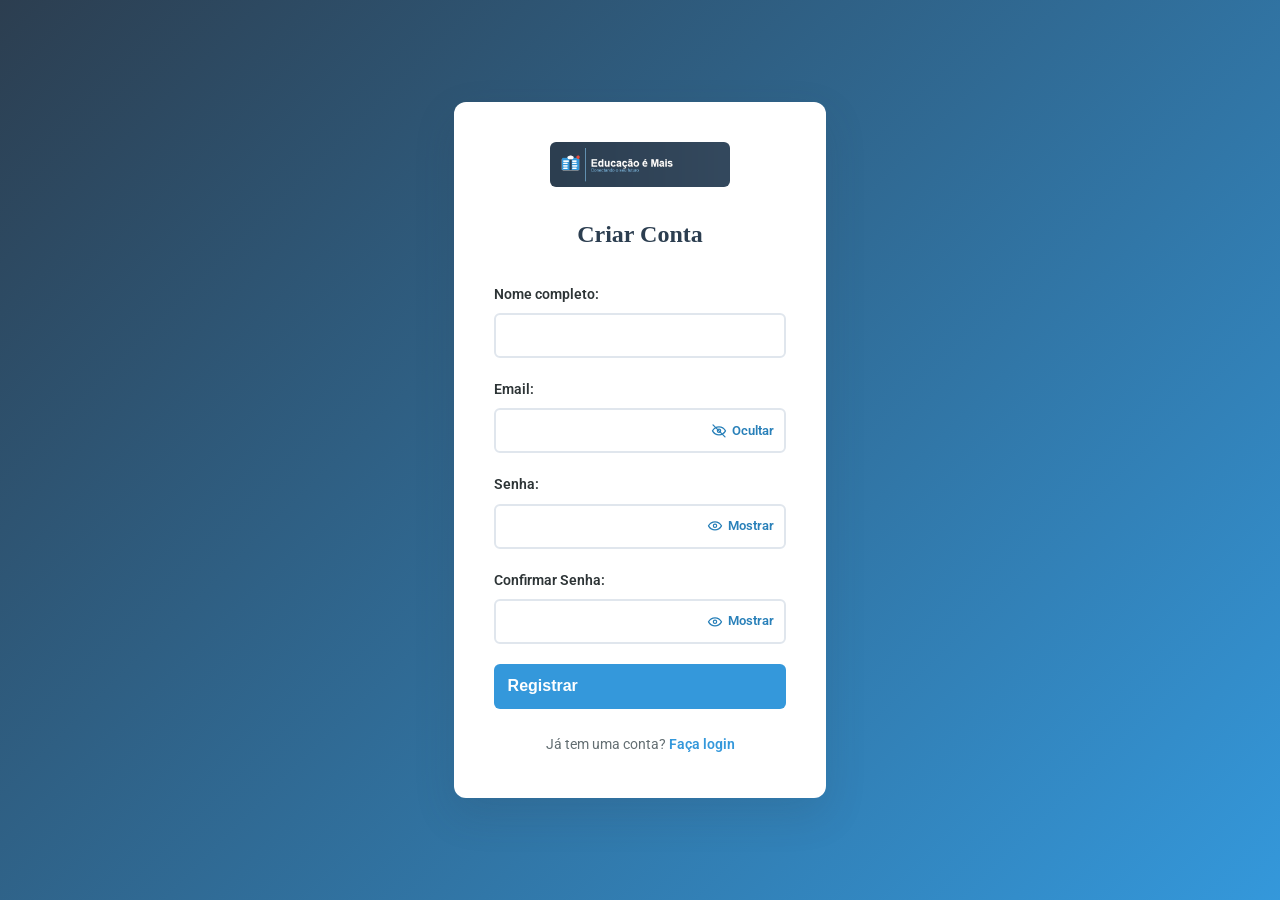
==== registro.html @ 824247a7 "Add files via upload" ====
<!DOCTYPE html>
<html lang="pt-BR">
<head>
    <meta charset="UTF-8">
    <meta name="viewport" content="width=device-width, initial-scale=1.0">
    <title>Registro - Portal Humanidades</title>
    <link rel="stylesheet" href="styles.css">
    <link href="https://fonts.googleapis.com/css2?family=Roboto:wght@300;400;500;700&display=swap" rel="stylesheet">
</head>
<body class="auth-page">
    <div class="auth-container">
        <div class="auth-box">
            <img src="imagem/logotipo.png" alt="Portal Humanidades" class="auth-logo">
            <h2>Criar Conta</h2>
            <form id="registerForm">
                <div class="form-group">
                    <label for="name">Nome completo:</label>
                    <input type="text" id="name" name="name" autocomplete="name" minlength="2" maxlength="100" required>
                </div>
                <div class="form-group">
                    <label for="email">Email:</label>
                    <div class="auth-input-visibility">
                        <input type="email" id="email" name="email" autocomplete="email" required>
                        <button type="button" class="visibility-toggle" data-toggle-visibility="email" data-visible-type="email" data-hidden-type="password" data-field-label="e-mail" aria-label="Ocultar e-mail" aria-pressed="true"><svg class="visibility-icon" viewBox="0 0 24 24" aria-hidden="true" focusable="false"><path d="M2.2 12s3.5-6 9.8-6 9.8 6 9.8 6-3.5 6-9.8 6-9.8-6-9.8-6Z"></path><circle cx="12" cy="12" r="2.5"></circle><path class="visibility-icon-slash" d="m3 3 18 18"></path></svg><span>Ocultar</span></button>
                    </div>
                </div>
                <div class="form-group">
                    <label for="password">Senha:</label>
                    <div class="auth-input-visibility">
                        <input type="password" id="password" name="password" autocomplete="new-password" required minlength="8">
                        <button type="button" class="visibility-toggle" data-toggle-visibility="password" data-visible-type="text" data-hidden-type="password" data-field-label="senha" aria-label="Mostrar senha" aria-pressed="false"><svg class="visibility-icon" viewBox="0 0 24 24" aria-hidden="true" focusable="false"><path d="M2.2 12s3.5-6 9.8-6 9.8 6 9.8 6-3.5 6-9.8 6-9.8-6-9.8-6Z"></path><circle cx="12" cy="12" r="2.5"></circle><path class="visibility-icon-slash" d="m3 3 18 18"></path></svg><span>Mostrar</span></button>
                    </div>
                </div>
                <div class="form-group">
                    <label for="confirmPassword">Confirmar Senha:</label>
                    <div class="auth-input-visibility">
                        <input type="password" id="confirmPassword" name="confirmPassword" autocomplete="new-password" required minlength="8">
                        <button type="button" class="visibility-toggle" data-toggle-visibility="confirmPassword" data-visible-type="text" data-hidden-type="password" data-field-label="confirmação da senha" aria-label="Mostrar confirmação da senha" aria-pressed="false"><svg class="visibility-icon" viewBox="0 0 24 24" aria-hidden="true" focusable="false"><path d="M2.2 12s3.5-6 9.8-6 9.8 6 9.8 6-3.5 6-9.8 6-9.8-6-9.8-6Z"></path><circle cx="12" cy="12" r="2.5"></circle><path class="visibility-icon-slash" d="m3 3 18 18"></path></svg><span>Mostrar</span></button>
                    </div>
                </div>
                <button type="submit" class="btn btn-primary">Registrar</button>
                <p class="auth-links">
                    Já tem uma conta? <a href="login.html">Faça login</a>
                </p>
            </form>
        </div>
    </div>
    <div id="notification" class="notification" style="display: none;"></div>
    <script src="auth.js"></script>
</body>
</html>
---- styles.css ----
/* ========================================
   PORTAL HUMANIDADES — Design System
   ======================================== */

:root {
    --primary:      #2c3e50;
    --primary-dark: #1a252f;
    --secondary:    #3498db;
    --secondary-dark:#2980b9;
    --accent:       #e74c3c;
    --accent-dark:  #c0392b;
    --gold:         #f39c12;
    --text:         #2d3436;
    --text-light:   #636e72;
    --light-bg:     #f8f9fc;
    --white:        #ffffff;
    --border:       #e0e6ed;
    --shadow-sm:    0 2px 8px rgba(44,62,80,0.08);
    --shadow-md:    0 8px 24px rgba(44,62,80,0.12);
    --shadow-lg:    0 16px 40px rgba(44,62,80,0.16);
    --radius-sm:    6px;
    --radius-md:    12px;
    --radius-lg:    20px;
    --transition:   0.3s cubic-bezier(0.4,0,0.2,1);
}

/* ── Reset & Base ────────────────────────── */
*, *::before, *::after { margin:0; padding:0; box-sizing:border-box; }

html { scroll-behavior: smooth; }

body {
    font-family: 'Inter', 'Roboto', sans-serif;
    color: var(--text);
    line-height: 1.7;
    background: var(--white);
}

h1,h2,h3,h4 { font-family: 'Playfair Display', 'Georgia', serif; line-height: 1.3; }

a { text-decoration: none; color: inherit; }

img { max-width: 100%; display: block; }

/* ── HEADER ──────────────────────────────── */
header {
    background: var(--primary);
    position: sticky;
    top: 0;
    z-index: 1000;
    box-shadow: 0 2px 16px rgba(0,0,0,0.2);
}

#header {
    display: flex;
    align-items: center;
    gap: 1.5rem;
    max-width: 1300px;
    margin: 0 auto;
    padding: 0.6rem 1.5rem;
}

#logo { flex-shrink: 0; }

.logo-img {
    height: 58px;
    width: auto;
    transition: opacity var(--transition);
}
.logo-img:hover { opacity: 0.85; }

/* Nav */
.navbar { flex: 1; }

.nav-links {
    list-style: none;
    display: flex;
    align-items: center;
    gap: 0.25rem;
    flex-wrap: wrap;
}

.nav-links a {
    color: rgba(255,255,255,0.85);
    font-size: 0.85rem;
    font-weight: 500;
    padding: 0.45rem 0.75rem;
    border-radius: var(--radius-sm);
    display: flex;
    align-items: center;
    gap: 0.35rem;
    transition: background var(--transition), color var(--transition);
    white-space: nowrap;
}
.nav-links a i { font-size: 0.8rem; }
.nav-links a:hover {
    background: rgba(255,255,255,0.12);
    color: var(--white);
}

/* Header actions */
.header-actions {
    display: flex;
    align-items: center;
    gap: 0.75rem;
    flex-shrink: 0;
}

/* Search */
.search-container { position: relative; }

.search-icon {
    position: absolute;
    left: 10px;
    top: 50%;
    transform: translateY(-50%);
    color: var(--text-light);
    font-size: 0.8rem;
    pointer-events: none;
}

#searchInput {
    padding: 0.5rem 0.75rem 0.5rem 2rem;
    border: 2px solid transparent;
    border-radius: var(--radius-lg);
    background: rgba(255,255,255,0.1);
    color: white;
    font-size: 0.85rem;
    width: 200px;
    transition: all var(--transition);
    outline: none;
}
#searchInput::placeholder { color: rgba(255,255,255,0.5); }
#searchInput:focus {
    background: rgba(255,255,255,0.18);
    border-color: rgba(255,255,255,0.3);
    width: 240px;
}

.search-results {
    position: absolute;
    top: calc(100% + 8px);
    right: 0;
    width: min(380px, 90vw);
    background: white;
    border-radius: var(--radius-md);
    box-shadow: var(--shadow-lg);
    display: none;
    z-index: 1000;
    max-height: min(420px, 70vh);
    overflow-y: auto;
    border: 1px solid var(--border);
    padding: 0.35rem;
}
.search-result-item {
    display: flex;
    flex-direction: column;
    gap: 2px;
    width: 100%;
    padding: 0.6rem 0.75rem;
    background: none;
    border: none;
    border-radius: var(--radius-sm);
    text-align: left;
    font: inherit;
    color: var(--text);
    cursor: pointer;
}
.search-result-item:hover, .search-result-item.active { background: var(--light-bg); }
.search-result-item.active { box-shadow: inset 3px 0 0 var(--secondary); }
.search-result-top { display: flex; align-items: center; justify-content: space-between; gap: 0.75rem; }
.search-result-title { font-weight: 600; font-size: 0.92rem; }
.search-result-type {
    flex-shrink: 0;
    font-size: 0.66rem;
    font-weight: 700;
    text-transform: uppercase;
    letter-spacing: 0.04em;
    color: var(--secondary-dark);
    background: rgba(52,152,219,0.12);
    padding: 0.15rem 0.5rem;
    border-radius: var(--radius-lg);
}
.search-result-context {
    font-size: 0.8rem;
    color: var(--text-light);
    overflow: hidden;
    text-overflow: ellipsis;
    white-space: nowrap;
}
.search-result-item mark { background: rgba(243,156,18,0.3); color: inherit; border-radius: 2px; padding: 0 1px; }
.search-empty { padding: 1rem; text-align: center; color: var(--text-light); font-size: 0.9rem; }

/* Item encontrado pela busca, destacado por alguns segundos */
.search-highlight { outline: 3px solid var(--gold); outline-offset: 4px; border-radius: var(--radius-md); }

/* Login button */
.btn-login {
    background: var(--secondary);
    border: none;
    color: white;
    padding: 0.5rem 1.25rem;
    border-radius: var(--radius-lg);
    font-size: 0.85rem;
    font-weight: 600;
    cursor: pointer;
    display: flex;
    align-items: center;
    gap: 0.4rem;
    transition: background var(--transition), transform var(--transition);
    white-space: nowrap;
}
.btn-login:hover { background: var(--secondary-dark); transform: translateY(-1px); }

/* Mobile menu */
.mobile-menu-btn {
    display: none;
    background: none;
    border: none;
    cursor: pointer;
    padding: 8px;
    margin-left: auto;
}
.mobile-menu-btn span {
    display: block;
    width: 24px; height: 2px;
    background: white;
    margin: 5px 0;
    transition: var(--transition);
    border-radius: 2px;
}

/* ── HERO ─────────────────────────────────── */
.hero-section {
    position: relative;
    min-height: 520px;
    background:
        linear-gradient(135deg, rgba(26,37,47,0.92) 0%, rgba(44,62,80,0.85) 60%, rgba(52,152,219,0.4) 100%);
    display: flex;
    align-items: center;
    justify-content: center;
    text-align: center;
    overflow: hidden;
}

.hero-section::before {
    content: '';
    position: absolute;
    inset: 0;
    background: radial-gradient(ellipse at 70% 50%, rgba(52,152,219,0.15) 0%, transparent 65%);
}

.hero-content {
    position: relative;
    z-index: 1;
    max-width: 720px;
    padding: 2rem 1.5rem;
    animation: fadeInUp 0.8s ease forwards;
}

@keyframes fadeInUp {
    from { opacity:0; transform:translateY(30px); }
    to   { opacity:1; transform:translateY(0); }
}

.hero-badge {
    display: inline-flex;
    align-items: center;
    gap: 0.5rem;
    background: rgba(52,152,219,0.2);
    border: 1px solid rgba(52,152,219,0.5);
    color: #85c1e9;
    padding: 0.35rem 1rem;
    border-radius: var(--radius-lg);
    font-size: 0.8rem;
    font-weight: 600;
    letter-spacing: 0.05em;
    text-transform: uppercase;
    margin-bottom: 1.25rem;
}

.hero-content h1 {
    font-size: clamp(2rem, 5vw, 3.2rem);
    color: white;
    margin-bottom: 1rem;
    font-weight: 700;
}

.hero-content h1 .highlight {
    color: var(--secondary);
    position: relative;
}

.hero-content p {
    font-size: 1.1rem;
    color: rgba(255,255,255,0.75);
    margin-bottom: 2rem;
    max-width: 540px;
    margin-left: auto;
    margin-right: auto;
}

.hero-buttons {
    display: flex;
    gap: 1rem;
    justify-content: center;
    flex-wrap: wrap;
    margin-bottom: 2.5rem;
}

.btn-primary-hero {
    background: var(--secondary);
    color: white;
    padding: 0.85rem 2rem;
    border-radius: var(--radius-lg);
    font-weight: 700;
    font-size: 0.95rem;
    display: inline-flex;
    align-items: center;
    gap: 0.5rem;
    transition: all var(--transition);
    box-shadow: 0 4px 16px rgba(52,152,219,0.4);
}
.btn-primary-hero:hover {
    background: var(--secondary-dark);
    transform: translateY(-2px);
    box-shadow: 0 8px 24px rgba(52,152,219,0.5);
}

.hero-stats {
    display: flex;
    align-items: center;
    justify-content: center;
    gap: 1.5rem;
    color: white;
}

.stat { text-align: center; }
.stat strong { display: block; font-size: 1.5rem; font-weight: 700; color: var(--secondary); }
.stat span { font-size: 0.8rem; color: rgba(255,255,255,0.6); text-transform: uppercase; letter-spacing: 0.05em; }
.stat-divider { width: 1px; height: 36px; background: rgba(255,255,255,0.2); }

/* ── SECTION HEADERS ──────────────────────── */
.section-header {
    text-align: center;
    margin-bottom: 3rem;
}

.section-tag {
    display: inline-block;
    background: rgba(52,152,219,0.1);
    color: var(--secondary);
    padding: 0.3rem 1rem;
    border-radius: var(--radius-lg);
    font-size: 0.78rem;
    font-weight: 700;
    text-transform: uppercase;
    letter-spacing: 0.08em;
    margin-bottom: 0.75rem;
    border: 1px solid rgba(52,152,219,0.2);
}

.section-header h2 {
    font-size: clamp(1.6rem, 3vw, 2.2rem);
    color: var(--primary);
    margin-bottom: 0.75rem;
}

.section-desc {
    color: var(--text-light);
    font-size: 1rem;
    max-width: 480px;
    margin: 0 auto;
}

/* ── CATEGORIES / CARDS ───────────────────── */
.categories {
    padding: 5rem 1.5rem;
    background: var(--light-bg);
}

.cards-container {
    display: grid;
    grid-template-columns: repeat(2, 1fr);
    gap: 1.75rem;
    max-width: 960px;
    margin: 0 auto;
}

.card {
    background: var(--white);
    border-radius: var(--radius-md);
    overflow: hidden;
    box-shadow: var(--shadow-sm);
    border: 1px solid var(--border);
    transition: transform var(--transition), box-shadow var(--transition);
    display: flex;
    flex-direction: column;
}
.card:hover {
    transform: translateY(-6px);
    box-shadow: var(--shadow-lg);
}

.card-image {
    position: relative;
    height: 195px;
    overflow: hidden;
}
.card-image img {
    width: 100%; height: 100%;
    object-fit: cover;
    transition: transform 0.5s ease;
}
.card:hover .card-image img { transform: scale(1.07); }

.card-badge {
    position: absolute;
    bottom: 12px;
    right: 12px;
    background: var(--secondary);
    color: white;
    width: 36px; height: 36px;
    border-radius: 50%;
    display: flex; align-items: center; justify-content: center;
    font-size: 0.9rem;
    box-shadow: 0 2px 8px rgba(0,0,0,0.25);
}

.card-body { padding: 1.4rem; flex: 1; display: flex; flex-direction: column; }

.card-body h3 {
    font-size: 1.2rem;
    color: var(--primary);
    margin-bottom: 0.3rem;
}

.card-body > p {
    color: var(--text-light);
    font-size: 0.88rem;
    margin-bottom: 1rem;
}

.card-body ul { list-style: none; margin-bottom: 1.25rem; flex: 1; }
.card-body ul li {
    padding: 0.4rem 0;
    border-bottom: 1px solid var(--border);
    font-size: 0.88rem;
    color: var(--text);
    display: flex;
    align-items: center;
    gap: 0.5rem;
}
.card-body ul li:last-child { border-bottom: none; }
.card-body ul li i { color: var(--secondary); font-size: 0.7rem; }

.card-btn {
    display: inline-flex;
    align-items: center;
    gap: 0.4rem;
    background: var(--primary);
    color: white;
    padding: 0.55rem 1.2rem;
    border-radius: var(--radius-sm);
    font-size: 0.85rem;
    font-weight: 600;
    transition: background var(--transition), gap var(--transition);
    align-self: flex-start;
    margin-top: auto;
}
.card-btn:hover { background: var(--secondary); gap: 0.7rem; }

/* ── RESOURCES ────────────────────────────── */
.resources {
    padding: 5rem 1.5rem;
    background: var(--white);
}

.resources-grid {
    display: grid;
    grid-template-columns: repeat(auto-fit, minmax(220px, 1fr));
    gap: 1.5rem;
    max-width: 1100px;
    margin: 0 auto;
}

.resource-item {
    text-align: center;
    padding: 2.25rem 1.5rem;
    background: var(--light-bg);
    border-radius: var(--radius-md);
    border: 1px solid var(--border);
    transition: all var(--transition);
}
.resource-item:hover {
    transform: translateY(-5px);
    box-shadow: var(--shadow-md);
    border-color: var(--secondary);
}

.resource-icon {
    width: 60px; height: 60px;
    background: linear-gradient(135deg, var(--secondary), var(--primary));
    border-radius: 50%;
    display: flex; align-items: center; justify-content: center;
    margin: 0 auto 1rem;
    color: white;
    font-size: 1.4rem;
    box-shadow: 0 4px 14px rgba(52,152,219,0.3);
    transition: transform var(--transition);
}
.resource-item:hover .resource-icon { transform: scale(1.1) rotate(-5deg); }

.resource-item h3 {
    color: var(--primary);
    font-size: 1rem;
    margin-bottom: 0.5rem;
}
.resource-item p { color: var(--text-light); font-size: 0.88rem; }

/* ── TIMELINE ─────────────────────────────── */
.timeline-section {
    padding: 5rem 1.5rem;
    background: var(--light-bg);
}
.timeline-container { max-width: 1100px; margin: 0 auto; }

.timeline-controls {
    display: flex;
    justify-content: center;
    align-items: center;
    gap: 1rem;
    margin-bottom: 2.5rem;
}

.timeline-controls select {
    padding: 0.55rem 1rem;
    border: 2px solid var(--border);
    border-radius: var(--radius-sm);
    background: white;
    font-size: 0.9rem;
    color: var(--text);
    outline: none;
    cursor: pointer;
}
.timeline-controls select:focus { border-color: var(--secondary); }

.timeline-list { position: relative; padding: 2rem 0; }
.timeline-list::before {
    content: '';
    position: absolute;
    top: 0; left: 50%;
    width: 3px; height: 100%;
    background: linear-gradient(to bottom, var(--secondary), var(--primary));
    transform: translateX(-50%);
    border-radius: 2px;
}

.timeline-item {
    position: relative;
    margin-bottom: 2rem;
    width: 50%;
    padding: 0 2.5rem;
}
.timeline-item:nth-child(odd)  { left: 0; text-align: right; }
.timeline-item:nth-child(even) { left: 50%; }

.timeline-item::before {
    content: '';
    position: absolute;
    top: 4px; right: -7px;
    width: 14px; height: 14px;
    background: var(--secondary);
    border: 3px solid white;
    border-radius: 50%;
    box-shadow: var(--shadow-sm);
}
.timeline-item:nth-child(even)::before { left: -7px; right: auto; }

/* ── SHARED BTN ───────────────────────────── */
.btn {
    background: var(--secondary);
    color: white;
    padding: 0.65rem 1.5rem;
    border: none;
    border-radius: var(--radius-sm);
    cursor: pointer;
    font-size: 0.9rem;
    font-weight: 600;
    transition: background var(--transition), transform var(--transition);
    display: inline-flex;
    align-items: center;
    gap: 0.4rem;
}
.btn:hover { background: var(--secondary-dark); transform: translateY(-1px); }

.form-group { margin-bottom: 1.25rem; }
.form-group label {
    display: block;
    margin-bottom: 0.4rem;
    font-size: 0.88rem;
    font-weight: 600;
    color: var(--text);
}
.form-group input {
    width: 100%;
    padding: 0.7rem 0.9rem;
    border: 2px solid var(--border);
    border-radius: var(--radius-sm);
    font-size: 0.95rem;
    transition: border-color var(--transition);
    outline: none;
}
.form-group input:focus { border-color: var(--secondary); }

/* ── FOOTER ───────────────────────────────── */
footer {
    background: var(--primary-dark);
    color: rgba(255,255,255,0.75);
    padding: 4rem 1.5rem 0;
}

.footer-content {
    max-width: 1100px;
    margin: 0 auto;
    display: grid;
    grid-template-columns: 2fr 1fr 1fr;
    gap: 3rem;
    padding-bottom: 3rem;
    border-bottom: 1px solid rgba(255,255,255,0.1);
}

.footer-logo {
    height: 52px;
    width: auto;
    margin-bottom: 1rem;
    opacity: 0.9;
}

.footer-brand p { font-size: 0.9rem; line-height: 1.7; max-width: 300px; margin-bottom: 1.25rem; }

.footer-social { display: flex; gap: 0.75rem; }
.footer-social a {
    width: 34px;
    height: 34px;
    display: inline-flex;
    align-items: center;
    justify-content: center;
    border: 1px solid rgba(255,255,255,0.25);
    border-radius: 50%;
    color: rgba(255,255,255,0.8);
    transition: background var(--transition), border-color var(--transition), color var(--transition), transform var(--transition);
}
.footer-social a:hover { background: var(--secondary); border-color: var(--secondary); color: white; transform: translateY(-2px); }

.footer-section h4 {
    color: white;
    font-size: 0.95rem;
    font-family: 'Inter', sans-serif;
    font-weight: 700;
    margin-bottom: 1.25rem;
    display: flex;
    align-items: center;
    gap: 0.5rem;
}
.footer-section h4 i { color: var(--secondary); font-size: 0.85rem; }

.footer-section ul { list-style: none; }
.footer-section ul li { margin-bottom: 0.6rem; }
.footer-section ul li a {
    color: rgba(255,255,255,0.65);
    font-size: 0.88rem;
    display: flex;
    align-items: center;
    gap: 0.4rem;
    transition: color var(--transition), gap var(--transition);
}
.footer-section ul li a i { font-size: 0.65rem; color: var(--secondary); }
.footer-section ul li a:hover { color: white; gap: 0.7rem; }

.footer-about {
    max-width: 1100px;
    margin: 0 auto;
    padding: 1.75rem 0;
    border-bottom: 1px solid rgba(255,255,255,0.1);
}
.footer-about summary { color: white; font-size: 0.95rem; font-weight: 700; cursor: pointer; list-style: none; }
.footer-about summary::-webkit-details-marker { display: none; }
.footer-about summary > i:first-child { color: var(--secondary); margin-right: 0.4rem; }
.footer-about .toggle-icon { color: var(--secondary); margin-left: 0.4rem; font-size: 0.75rem; transition: transform var(--transition); }
.footer-about[open] .toggle-icon { transform: rotate(180deg); }
.footer-about p { max-width: 820px; font-size: 0.88rem; line-height: 1.7; color: rgba(255,255,255,0.65); }

.footer-bottom {
    text-align: center;
    padding: 1.25rem 0;
    font-size: 0.82rem;
    color: rgba(255,255,255,0.4);
}

/* ── NOTIFICATIONS ────────────────────────── */
.notification {
    position: fixed;
    bottom: 24px; right: 24px;
    padding: 1rem 1.5rem;
    border-radius: var(--radius-md);
    color: white;
    z-index: 2000;
    font-weight: 600;
    font-size: 0.9rem;
    box-shadow: var(--shadow-lg);
    animation: slideIn 0.3s ease-out;
}
.notification.success { background: #27ae60; }
.notification.error   { background: var(--accent); }

@keyframes slideIn {
    from { transform: translateX(120%); opacity: 0; }
    to   { transform: translateX(0);   opacity: 1; }
}

/* ── AUTH PAGES ───────────────────────────── */
.auth-page {
    background: linear-gradient(135deg, var(--primary) 0%, var(--secondary) 100%);
    min-height: 100vh;
    display: flex;
    align-items: center;
    justify-content: center;
}
.auth-container { width: 100%; max-width: 420px; padding: 1.5rem; }

.auth-box {
    background: white;
    padding: 2.5rem;
    border-radius: var(--radius-md);
    box-shadow: var(--shadow-lg);
}
.auth-logo { display: block; margin: 0 auto 2rem; max-width: 180px; }
.auth-box h2 { text-align: center; color: var(--primary); margin-bottom: 2rem; }
.auth-box .form-group { margin-bottom: 1.25rem; }
.auth-box label { display: block; margin-bottom: 0.4rem; font-size: 0.88rem; font-weight: 600; color: var(--text); }
.auth-box input {
    width: 100%; padding: 0.75rem;
    border: 2px solid var(--border);
    border-radius: var(--radius-sm);
    font-size: 0.95rem; outline: none;
    transition: border-color var(--transition);
}
.auth-box input:focus { border-color: var(--secondary); }
.auth-input-visibility { position: relative; }
.auth-box .auth-input-visibility input { padding-right: 5rem; }
.visibility-toggle {
    position: absolute;
    top: 50%;
    right: 0.75rem;
    transform: translateY(-50%);
    display: inline-flex;
    align-items: center;
    gap: 0.3rem;
    padding: 0.25rem 0;
    border: 0;
    background: transparent;
    color: var(--secondary-dark);
    font: inherit;
    font-size: 0.82rem;
    font-weight: 600;
    cursor: pointer;
}
.visibility-icon {
    width: 1rem;
    height: 1rem;
    fill: none;
    stroke: currentColor;
    stroke-width: 1.8;
    stroke-linecap: round;
    stroke-linejoin: round;
}
.visibility-icon-slash { display: none; }
.visibility-toggle[aria-pressed="true"] .visibility-icon-slash { display: initial; }
.visibility-toggle:focus-visible {
    outline: 2px solid var(--secondary);
    outline-offset: 2px;
}

.auth-box .btn-primary {
    width: 100%; padding: 0.85rem;
    background: var(--secondary); color: white;
    border: none; border-radius: var(--radius-sm);
    font-size: 1rem; font-weight: 700;
    cursor: pointer;
    transition: background var(--transition), transform var(--transition);
}
.auth-box .btn-primary:hover { background: var(--secondary-dark); transform: translateY(-1px); }

.auth-links { text-align: center; margin-top: 1.5rem; font-size: 0.9rem; color: var(--text-light); }
.auth-links a { color: var(--secondary); font-weight: 600; }
.auth-links a:hover { text-decoration: underline; }

/* ── ACCESSIBILITY ────────────────────────── */
:focus-visible { outline: 3px solid var(--secondary); outline-offset: 3px; }

/* ── RESPONSIVE ───────────────────────────── */
@media (max-width: 900px) {
    .footer-content { grid-template-columns: 1fr 1fr; }
    .footer-brand { grid-column: 1 / -1; }
}

@media (max-width: 768px) {
    #header { flex-wrap: wrap; gap: 0.75rem; padding: 0.75rem 1rem; }

    .navbar { order: 3; width: 100%; display: none; }
    .navbar.active { display: block; }

    .nav-links {
        flex-direction: column;
        gap: 0;
        border-top: 1px solid rgba(255,255,255,0.1);
        padding-top: 0.5rem;
    }
    .nav-links a { padding: 0.65rem 0.5rem; border-radius: 0; }

    .header-actions { margin-left: auto; }
    #searchInput { width: 150px; }

    .mobile-menu-btn { display: flex; flex-direction: column; margin-left: 0; }

    .hero-section { min-height: 400px; }
    .hero-stats { gap: 1rem; }

    .cards-container { grid-template-columns: 1fr; max-width: 480px; }

    .footer-content { grid-template-columns: 1fr; gap: 2rem; }
    .footer-brand { grid-column: auto; }
}

@media (max-width: 480px) {
    .hero-buttons { flex-direction: column; align-items: center; }
    .hero-stats { flex-wrap: wrap; gap: 0.75rem; }
    .stat-divider { display: none; }
    #searchInput { width: 120px; }
    .header-actions { gap: 0.5rem; }
    .btn-login { padding: 0.4rem 0.8rem; font-size: 0.8rem; }
}


/* ── CORREÇÕES / ITENS QUE O JS USA ───────── */
[id] { scroll-margin-top: 90px; }   /* o cabeçalho fixo não cobre o destino das âncoras */

.user-name {
    color: rgba(255,255,255,0.85);
    font-size: 0.85rem;
    font-weight: 500;
    white-space: nowrap;
    max-width: 160px;
    overflow: hidden;
    text-overflow: ellipsis;
}

.auth-logo { border-radius: var(--radius-sm); }

/* Menu hambúrguer vira "X" quando aberto */
.mobile-menu-btn.open span:nth-child(1) { transform: translateY(7px) rotate(45deg); }
.mobile-menu-btn.open span:nth-child(2) { opacity: 0; }
.mobile-menu-btn.open span:nth-child(3) { transform: translateY(-7px) rotate(-45deg); }

/* Botão "voltar ao topo" */
.scroll-to-top {
    display: none;
    position: fixed;
    bottom: 24px; left: 24px;
    width: 44px; height: 44px;
    border: none;
    border-radius: 50%;
    background: var(--secondary);
    color: white;
    font-size: 1.3rem;
    line-height: 1;
    cursor: pointer;
    box-shadow: var(--shadow-md);
    z-index: 900;
    transition: background var(--transition), transform var(--transition);
}
.scroll-to-top:hover { background: var(--secondary-dark); transform: translateY(-2px); }

/* Busca no celular: a lista ocupa a largura da tela, logo abaixo do cabeçalho */
@media (max-width: 768px) {
    .search-results {
        position: fixed;
        top: calc(var(--search-top, 70px) + 6px);
        left: 1rem;
        right: 1rem;
        width: auto;
    }
}


/* ── LEITURAS EM FORMATO A4 ───────────────── */
.topic-link { width: 100%; border: 0; background: transparent; color: inherit; cursor: pointer; display: flex; align-items: center; gap: .5rem; padding: 0; text-align: left; font: inherit; }
.topic-link:hover { color: var(--secondary-dark); }
.topic-link i { color: var(--secondary); font-size: .7rem; }
.reading-section { padding: 5rem 1.5rem; background: #eef2f7; }
.reading-page { width: min(100%, 210mm); min-height: 297mm; margin: 0 auto; padding: 20mm; background: var(--white); box-shadow: var(--shadow-md); color: #222; font-family: Georgia, 'Times New Roman', serif; font-size: 12pt; line-height: .5cm; }
.reading-page h3 { color: var(--primary); font-size: 20pt; line-height: 1.3; margin-bottom: 1cm; }
.reading-page p { margin: 0 0 .5cm; text-align: justify; }
.reading-placeholder { color: var(--text-light); text-align: center !important; padding-top: 7cm; font-family: 'Inter', sans-serif; }
.reading-actions { display: flex; justify-content: center; flex-wrap: wrap; gap: .75rem; margin: 1.5rem auto 0; }
.reading-actions .btn { border: 0; background: var(--primary); color: var(--white); padding: .7rem 1.1rem; border-radius: var(--radius-sm); cursor: pointer; font: inherit; font-weight: 600; }
.reading-actions .btn:hover:not(:disabled) { background: var(--secondary); }
.reading-actions .btn:disabled { opacity: .45; cursor: not-allowed; }
@media print { header, footer, .hero-section, .categories, .resources, .timeline-section, .section-header, .reading-actions { display: none !important; } .reading-section { padding: 0; background: white; } .reading-page { width: 210mm; min-height: 297mm; box-shadow: none; margin: 0; } }
@media (max-width: 600px) { .reading-page { padding: 12mm; } }
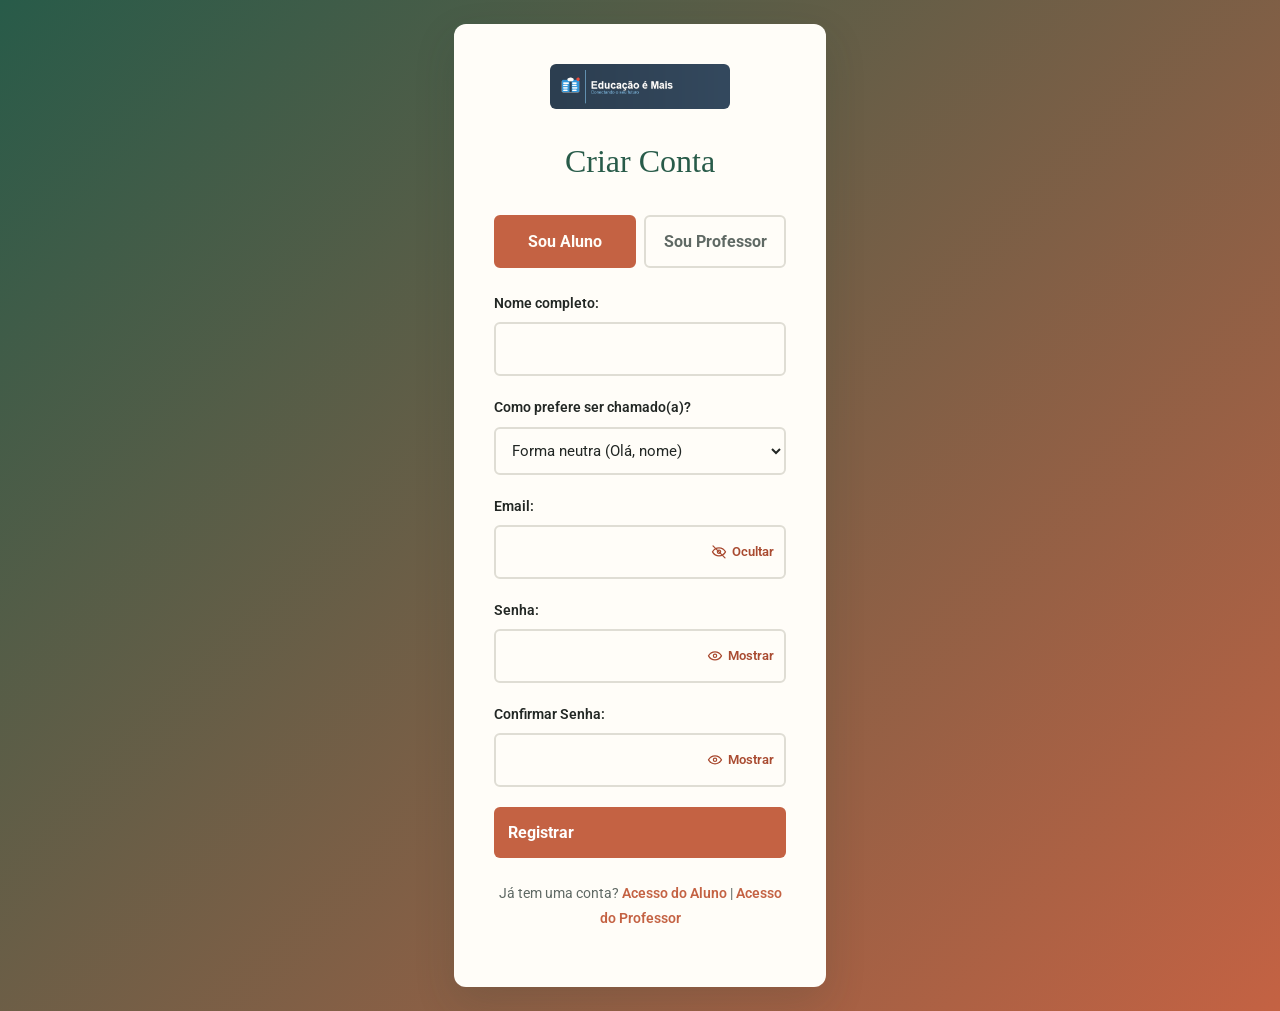
==== commit ebda0dd6: "Add files via upload Arquivo que substitui o anterior tem como acréscimo a área de login exclusiva d" ====
--- a/registro.html
+++ b/registro.html
@@ -3,49 +3,174 @@
 <head>
     <meta charset="UTF-8">
     <meta name="viewport" content="width=device-width, initial-scale=1.0">
-    <title>Registro - Portal Humanidades</title>
+    <title>Registro - Horizonte Educacional</title>
+    <link href="https://cdn.jsdelivr.net/npm/bootstrap@5.3.3/dist/css/bootstrap.min.css" rel="stylesheet" integrity="sha384-QWTKZyjpPEjISv5WaRU9OFeRpok6YctnYmDr5pNlyT2bRjXh0JMhjY6hW+ALEwIH" crossorigin="anonymous">
+    <link rel="stylesheet" href="https://cdn.jsdelivr.net/npm/bootstrap-icons@1.11.3/font/bootstrap-icons.min.css">
     <link rel="stylesheet" href="styles.css">
     <link href="https://fonts.googleapis.com/css2?family=Roboto:wght@300;400;500;700&display=swap" rel="stylesheet">
 </head>
-<body class="auth-page">
-    <div class="auth-container">
-        <div class="auth-box">
-            <img src="imagem/logotipo.png" alt="Portal Humanidades" class="auth-logo">
+
+<!-- Classe pagina-autenticacao aplica o fundo em gradiente -->
+<body class="pagina-autenticacao">
+
+    <!-- Contêiner centralizado que limita a largura do formulário -->
+    <div class="container-autenticacao">
+        <div class="caixa-autenticacao">
+
+            <!-- Logo do portal -->
+            <img src="imagem/logotipo.png" alt="Horizonte Educacional" class="logo-autenticacao">
+
             <h2>Criar Conta</h2>
-            <form id="registerForm">
-                <div class="form-group">
-                    <label for="name">Nome completo:</label>
-                    <input type="text" id="name" name="name" autocomplete="name" minlength="2" maxlength="100" required>
+
+            <!-- Formulário de registro (enviado via JS para a rota /register do Flask) -->
+            <form id="formularioRegistro">
+
+                <!-- Abas para selecionar o perfil de acesso -->
+                <div class="seletor-perfil" role="group" aria-label="Selecione seu perfil">
+                    <button type="button" class="aba-perfil ativa" data-role="aluno" aria-pressed="true">Sou Aluno</button>
+                    <button type="button" class="aba-perfil" data-role="professor" aria-pressed="false">Sou Professor</button>
                 </div>
-                <div class="form-group">
+                <input type="hidden" id="perfilUsuario" name="role" value="aluno">
+
+                <!-- Campo de nome completo -->
+                <div class="grupo-campo">
+                    <label for="nomeCompleto">Nome completo:</label>
+                    <input
+                        type="text"
+                        id="nomeCompleto"
+                        name="name"
+                        autocomplete="name"
+                        minlength="2"
+                        maxlength="100"
+                        required
+                    >
+                </div>
+
+                <div class="grupo-campo">
+                    <label for="tratamentoUsuario">Como prefere ser chamado(a)?</label>
+                    <select id="tratamentoUsuario" name="gender" required>
+                        <option value="neutro" selected>Forma neutra (Olá, nome)</option>
+                        <option value="feminino">Feminino (Aluna / Professora)</option>
+                        <option value="masculino">Masculino (Aluno / Professor)</option>
+                    </select>
+                </div>
+
+                <!-- Campo de e-mail -->
+                <div class="grupo-campo">
                     <label for="email">Email:</label>
-                    <div class="auth-input-visibility">
-                        <input type="email" id="email" name="email" autocomplete="email" required>
-                        <button type="button" class="visibility-toggle" data-toggle-visibility="email" data-visible-type="email" data-hidden-type="password" data-field-label="e-mail" aria-label="Ocultar e-mail" aria-pressed="true"><svg class="visibility-icon" viewBox="0 0 24 24" aria-hidden="true" focusable="false"><path d="M2.2 12s3.5-6 9.8-6 9.8 6 9.8 6-3.5 6-9.8 6-9.8-6-9.8-6Z"></path><circle cx="12" cy="12" r="2.5"></circle><path class="visibility-icon-slash" d="m3 3 18 18"></path></svg><span>Ocultar</span></button>
+                    <div class="campo-com-visibilidade">
+                        <input
+                            type="email"
+                            id="email"
+                            name="email"
+                            autocomplete="email"
+                            maxlength="120"
+                            required
+                        >
+                        <!-- Botão para mostrar/ocultar o e-mail digitado -->
+                        <button
+                            type="button"
+                            class="btn-alternar-visibilidade"
+                            data-toggle-visibility="email"
+                            data-visible-type="email"
+                            data-hidden-type="password"
+                            data-field-label="e-mail"
+                            aria-label="Ocultar e-mail"
+                            aria-pressed="true"
+                        >
+                            <svg class="icone-visibilidade" viewBox="0 0 24 24" aria-hidden="true" focusable="false">
+                                <path d="M2.2 12s3.5-6 9.8-6 9.8 6 9.8 6-3.5 6-9.8 6-9.8-6-9.8-6Z"></path>
+                                <circle cx="12" cy="12" r="2.5"></circle>
+                                <path class="icone-visibilidade-risco" d="m3 3 18 18"></path>
+                            </svg>
+                            <span>Ocultar</span>
+                        </button>
                     </div>
                 </div>
-                <div class="form-group">
-                    <label for="password">Senha:</label>
-                    <div class="auth-input-visibility">
-                        <input type="password" id="password" name="password" autocomplete="new-password" required minlength="8">
-                        <button type="button" class="visibility-toggle" data-toggle-visibility="password" data-visible-type="text" data-hidden-type="password" data-field-label="senha" aria-label="Mostrar senha" aria-pressed="false"><svg class="visibility-icon" viewBox="0 0 24 24" aria-hidden="true" focusable="false"><path d="M2.2 12s3.5-6 9.8-6 9.8 6 9.8 6-3.5 6-9.8 6-9.8-6-9.8-6Z"></path><circle cx="12" cy="12" r="2.5"></circle><path class="visibility-icon-slash" d="m3 3 18 18"></path></svg><span>Mostrar</span></button>
+
+                <!-- Campo de senha -->
+                <div class="grupo-campo">
+                    <label for="senha">Senha:</label>
+                    <div class="campo-com-visibilidade">
+                        <input
+                            type="password"
+                            id="senha"
+                            name="password"
+                            autocomplete="new-password"
+                            minlength="8"
+                            required
+                        >
+                        <!-- Botão para mostrar/ocultar a senha -->
+                        <button
+                            type="button"
+                            class="btn-alternar-visibilidade"
+                            data-toggle-visibility="senha"
+                            data-visible-type="text"
+                            data-hidden-type="password"
+                            data-field-label="senha"
+                            aria-label="Mostrar senha"
+                            aria-pressed="false"
+                        >
+                            <svg class="icone-visibilidade" viewBox="0 0 24 24" aria-hidden="true" focusable="false">
+                                <path d="M2.2 12s3.5-6 9.8-6 9.8 6 9.8 6-3.5 6-9.8 6-9.8-6-9.8-6Z"></path>
+                                <circle cx="12" cy="12" r="2.5"></circle>
+                                <path class="icone-visibilidade-risco" d="m3 3 18 18"></path>
+                            </svg>
+                            <span>Mostrar</span>
+                        </button>
                     </div>
                 </div>
-                <div class="form-group">
-                    <label for="confirmPassword">Confirmar Senha:</label>
-                    <div class="auth-input-visibility">
-                        <input type="password" id="confirmPassword" name="confirmPassword" autocomplete="new-password" required minlength="8">
-                        <button type="button" class="visibility-toggle" data-toggle-visibility="confirmPassword" data-visible-type="text" data-hidden-type="password" data-field-label="confirmação da senha" aria-label="Mostrar confirmação da senha" aria-pressed="false"><svg class="visibility-icon" viewBox="0 0 24 24" aria-hidden="true" focusable="false"><path d="M2.2 12s3.5-6 9.8-6 9.8 6 9.8 6-3.5 6-9.8 6-9.8-6-9.8-6Z"></path><circle cx="12" cy="12" r="2.5"></circle><path class="visibility-icon-slash" d="m3 3 18 18"></path></svg><span>Mostrar</span></button>
+
+                <!-- Campo de confirmação de senha -->
+                <div class="grupo-campo">
+                    <label for="confirmacaoSenha">Confirmar Senha:</label>
+                    <div class="campo-com-visibilidade">
+                        <input
+                            type="password"
+                            id="confirmacaoSenha"
+                            name="confirmPassword"
+                            autocomplete="new-password"
+                            minlength="8"
+                            required
+                        >
+                        <!-- Botão para mostrar/ocultar a confirmação da senha -->
+                        <button
+                            type="button"
+                            class="btn-alternar-visibilidade"
+                            data-toggle-visibility="confirmacaoSenha"
+                            data-visible-type="text"
+                            data-hidden-type="password"
+                            data-field-label="confirmação da senha"
+                            aria-label="Mostrar confirmação da senha"
+                            aria-pressed="false"
+                        >
+                            <svg class="icone-visibilidade" viewBox="0 0 24 24" aria-hidden="true" focusable="false">
+                                <path d="M2.2 12s3.5-6 9.8-6 9.8 6 9.8 6-3.5 6-9.8 6-9.8-6-9.8-6Z"></path>
+                                <circle cx="12" cy="12" r="2.5"></circle>
+                                <path class="icone-visibilidade-risco" d="m3 3 18 18"></path>
+                            </svg>
+                            <span>Mostrar</span>
+                        </button>
                     </div>
                 </div>
-                <button type="submit" class="btn btn-primary">Registrar</button>
-                <p class="auth-links">
-                    Já tem uma conta? <a href="login.html">Faça login</a>
+
+                <!-- Botão de envio -->
+                <button type="submit" class="btn btn-enviar-formulario">Registrar</button>
+
+                <!-- Link para a tela de login -->
+                <p class="links-autenticacao">
+                    Já tem uma conta?
+                    <a href="/login_aluno.html">Acesso do Aluno</a> |
+                    <a href="/login_professor.html">Acesso do Professor</a>
                 </p>
             </form>
         </div>
     </div>
-    <div id="notification" class="notification" style="display: none;"></div>
+
+    <!-- Área de notificação (mostrada/ocultada pelo auth.js) -->
+    <div id="areaNotificacao" class="notificacao" role="status" aria-live="polite" style="display: none;"></div>
+
     <script src="auth.js"></script>
+    <script src="vlibras-init.js" defer></script>
 </body>
 </html>
--- a/styles.css
+++ b/styles.css
@@ -1,57 +1,124 @@
-/* ========================================
-   PORTAL HUMANIDADES — Design System
-   ======================================== */
-
+/* ========================================================
+   HORIZONTE EDUCACIONAL — Folha de Estilos Principal
+   ========================================================
+   Organização dos blocos:
+   1. Variáveis (cores, sombras, bordas, transições)
+   2. Reset & Base
+   3. Cabeçalho
+   4. Navegação
+   5. Busca
+   6. Hero (banner principal)
+   7. Cabeçalhos de seção
+   8. Categorias / Cartões
+   9. Recursos Educacionais
+   10. Linha do Tempo
+   11. Botões compartilhados
+   12. Rodapé
+   13. Notificações
+   14. Páginas de Autenticação (login/registro)
+   15. Acessibilidade
+   16. Responsivo (telas menores)
+   17. Ajustes do JS
+   18. Leituras em formato A4
+   ======================================================== */
+
+
+/* ── 1. VARIÁVEIS ────────────────────────────────────── */
 :root {
-    --primary:      #2c3e50;
-    --primary-dark: #1a252f;
-    --secondary:    #3498db;
-    --secondary-dark:#2980b9;
-    --accent:       #e74c3c;
-    --accent-dark:  #c0392b;
-    --gold:         #f39c12;
-    --text:         #2d3436;
-    --text-light:   #636e72;
-    --light-bg:     #f8f9fc;
-    --white:        #ffffff;
-    --border:       #e0e6ed;
-    --shadow-sm:    0 2px 8px rgba(44,62,80,0.08);
-    --shadow-md:    0 8px 24px rgba(44,62,80,0.12);
-    --shadow-lg:    0 16px 40px rgba(44,62,80,0.16);
-    --radius-sm:    6px;
-    --radius-md:    12px;
-    --radius-lg:    20px;
-    --transition:   0.3s cubic-bezier(0.4,0,0.2,1);
-}
-
-/* ── Reset & Base ────────────────────────── */
-*, *::before, *::after { margin:0; padding:0; box-sizing:border-box; }
+    /* Paleta Bootstrap: verde, terracota, laranja, azul e neutros */
+    --cor-primaria:        #285b49;
+    --cor-primaria-escura: #173b34;
+    --cor-secundaria:      #c46243;
+    --cor-secundaria-escura:#a94b31;
+    --cor-destaque:        #e68a32;
+    --cor-destaque-escura: #c96b22;
+    --cor-dourada:         #e4b84f;
+    --cor-azul-escuro:     #203a56;
+    --cor-azul-claro:      #dceaf2;
+
+    /* Cores de texto */
+    --cor-texto:           #222724;
+    --cor-texto-suave:     #5f6964;
+
+    /* Fundos */
+    --cor-fundo-claro:     #f2efe6;
+    --cor-branca:          #fffdf8;
+    --cor-borda:           #dfddd4;
+
+    /* Sobrescreve as cores-base do Bootstrap para manter a identidade do portal */
+    --bs-primary: #285b49;
+    --bs-primary-rgb: 40, 91, 73;
+    --bs-secondary: #c46243;
+    --bs-secondary-rgb: 196, 98, 67;
+    --bs-success: #35765b;
+    --bs-success-rgb: 53, 118, 91;
+    --bs-warning: #e68a32;
+    --bs-warning-rgb: 230, 138, 50;
+    --bs-info: #dceaf2;
+    --bs-info-rgb: 220, 234, 242;
+    --bs-dark: #173b34;
+    --bs-dark-rgb: 23, 59, 52;
+    --bs-light: #f2efe6;
+    --bs-light-rgb: 242, 239, 230;
+    --bs-body-color: var(--cor-texto);
+    --bs-body-bg: var(--cor-branca);
+    --bs-border-color: var(--cor-borda);
+    --bs-link-color: var(--cor-secundaria-escura);
+    --bs-link-hover-color: var(--cor-primaria-escura);
+
+    /* Sombras */
+    --sombra-pequena:  0 2px 8px rgba(32,58,50,0.08);
+    --sombra-media:    0 8px 24px rgba(32,58,50,0.12);
+    --sombra-grande:   0 16px 40px rgba(32,58,50,0.16);
+
+    /* Bordas arredondadas */
+    --borda-arredondada-p:  6px;
+    --borda-arredondada-m:  12px;
+    --borda-arredondada-g:  20px;
+
+    /* Transição padrão de animações */
+    --transicao: 0.3s cubic-bezier(0.4,0,0.2,1);
+}
+
+
+/* ── 2. RESET & BASE ─────────────────────────────────── */
+*, *::before, *::after {
+    margin: 0;
+    padding: 0;
+    box-sizing: border-box;
+}
 
 html { scroll-behavior: smooth; }
 
 body {
     font-family: 'Inter', 'Roboto', sans-serif;
-    color: var(--text);
+    color: var(--cor-texto);
     line-height: 1.7;
-    background: var(--white);
-}
-
-h1,h2,h3,h4 { font-family: 'Playfair Display', 'Georgia', serif; line-height: 1.3; }
+    background: var(--cor-branca);
+}
+
+/* Títulos usam fonte serifada para aspecto acadêmico */
+h1, h2, h3, h4 {
+    font-family: 'Playfair Display', 'Georgia', serif;
+    line-height: 1.3;
+}
 
 a { text-decoration: none; color: inherit; }
 
 img { max-width: 100%; display: block; }
 
-/* ── HEADER ──────────────────────────────── */
+
+/* ── 3. CABEÇALHO ────────────────────────────────────── */
 header {
-    background: var(--primary);
-    position: sticky;
+    background: var(--cor-primaria);
+    position: sticky;   /* fica fixo enquanto o usuário rola a página */
     top: 0;
     z-index: 1000;
     box-shadow: 0 2px 16px rgba(0,0,0,0.2);
 }
 
-#header {
+/* Faixa interna do cabeçalho (logo + nav + ações) */
+#cabecalho {
     display: flex;
     align-items: center;
     gap: 1.5rem;
@@ -60,19 +127,22 @@
     padding: 0.6rem 1.5rem;
 }
 
+/* Logo não pode encolher */
 #logo { flex-shrink: 0; }
 
-.logo-img {
+.logo-imagem {
     height: 58px;
     width: auto;
-    transition: opacity var(--transition);
-}
-.logo-img:hover { opacity: 0.85; }
-
-/* Nav */
-.navbar { flex: 1; }
-
-.nav-links {
+    transition: opacity var(--transicao);
+}
+.logo-imagem:hover { opacity: 0.85; }
+
+
+/* ── 4. NAVEGAÇÃO ────────────────────────────────────── */
+.barra-navegacao { flex: 1; }
+
+/* Lista de links do menu principal */
+.menu-links {
     list-style: none;
     display: flex;
     align-items: center;
@@ -80,79 +150,95 @@
     flex-wrap: wrap;
 }
 
-.nav-links a {
+.menu-links a {
     color: rgba(255,255,255,0.85);
     font-size: 0.85rem;
     font-weight: 500;
     padding: 0.45rem 0.75rem;
-    border-radius: var(--radius-sm);
+    border-radius: var(--borda-arredondada-p);
     display: flex;
     align-items: center;
     gap: 0.35rem;
-    transition: background var(--transition), color var(--transition);
+    transition: background var(--transicao), color var(--transicao);
     white-space: nowrap;
 }
-.nav-links a i { font-size: 0.8rem; }
-.nav-links a:hover {
+.menu-links a i { font-size: 0.8rem; }
+.menu-links a:hover {
     background: rgba(255,255,255,0.12);
-    color: var(--white);
-}
-
-/* Header actions */
-.header-actions {
+    color: var(--cor-branca);
+}
+.menu-links a.link-area-professor {
+    border: 1px solid rgba(255,255,255,0.5);
+    color: var(--cor-branca);
+    font-weight: 700;
+}
+.menu-links a.link-area-professor:hover,
+.menu-links a.link-area-professor:focus-visible {
+    background: var(--cor-dourada);
+    border-color: var(--cor-dourada);
+    color: var(--cor-primaria-escura);
+}
+
+/* Conjunto de elementos à direita do cabeçalho */
+.acoes-cabecalho {
     display: flex;
     align-items: center;
     gap: 0.75rem;
     flex-shrink: 0;
 }
 
-/* Search */
-.search-container { position: relative; }
-
-.search-icon {
+
+/* ── 5. BUSCA ────────────────────────────────────────── */
+/* Contêiner posiciona o ícone de lupa sobre o input */
+.caixa-busca { position: relative; }
+
+.icone-busca {
     position: absolute;
     left: 10px;
     top: 50%;
     transform: translateY(-50%);
-    color: var(--text-light);
+    color: var(--cor-texto-suave);
     font-size: 0.8rem;
-    pointer-events: none;
-}
-
-#searchInput {
+    pointer-events: none;   /* clique passa direto para o input */
+}
+
+#campoBusca {
     padding: 0.5rem 0.75rem 0.5rem 2rem;
     border: 2px solid transparent;
-    border-radius: var(--radius-lg);
+    border-radius: var(--borda-arredondada-g);
     background: rgba(255,255,255,0.1);
     color: white;
     font-size: 0.85rem;
     width: 200px;
-    transition: all var(--transition);
+    transition: all var(--transicao);
     outline: none;
 }
-#searchInput::placeholder { color: rgba(255,255,255,0.5); }
-#searchInput:focus {
+#campoBusca::placeholder { color: rgba(255,255,255,0.5); }
+#campoBusca:focus {
     background: rgba(255,255,255,0.18);
     border-color: rgba(255,255,255,0.3);
     width: 240px;
 }
 
-.search-results {
+/* Painel de resultados que aparece ao digitar */
+.lista-resultados-busca {
     position: absolute;
     top: calc(100% + 8px);
     right: 0;
     width: min(380px, 90vw);
-    background: white;
-    border-radius: var(--radius-md);
-    box-shadow: var(--shadow-lg);
+    background: var(--cor-branca);
+    border-radius: var(--borda-arredondada-m);
+    box-shadow: var(--sombra-grande);
     display: none;
     z-index: 1000;
     max-height: min(420px, 70vh);
     overflow-y: auto;
-    border: 1px solid var(--border);
+    border: 1px solid var(--cor-borda);
     padding: 0.35rem;
 }
-.search-result-item {
+
+/* Cada item da lista de resultados */
+.item-resultado-busca {
     display: flex;
     flex-direction: column;
     gap: 2px;
@@ -160,60 +246,114 @@
     padding: 0.6rem 0.75rem;
     background: none;
     border: none;
-    border-radius: var(--radius-sm);
+    border-radius: var(--borda-arredondada-p);
     text-align: left;
     font: inherit;
-    color: var(--text);
+    color: var(--cor-texto);
     cursor: pointer;
 }
-.search-result-item:hover, .search-result-item.active { background: var(--light-bg); }
-.search-result-item.active { box-shadow: inset 3px 0 0 var(--secondary); }
-.search-result-top { display: flex; align-items: center; justify-content: space-between; gap: 0.75rem; }
-.search-result-title { font-weight: 600; font-size: 0.92rem; }
-.search-result-type {
+.item-resultado-busca:hover,
+.item-resultado-busca.ativo { background: var(--cor-fundo-claro); }
+.item-resultado-busca.ativo { box-shadow: inset 3px 0 0 var(--cor-secundaria); }
+
+/* Linha superior do resultado: título + categoria */
+.resultado-linha-topo { display: flex; align-items: center; justify-content: space-between; gap: 0.75rem; }
+.resultado-titulo { font-weight: 600; font-size: 0.92rem; }
+
+/* Pílula com a categoria do resultado (Disciplina, Tópico etc.) */
+.resultado-categoria {
     flex-shrink: 0;
     font-size: 0.66rem;
     font-weight: 700;
     text-transform: uppercase;
     letter-spacing: 0.04em;
-    color: var(--secondary-dark);
-    background: rgba(52,152,219,0.12);
+    color: var(--cor-azul-escuro);
+    background: var(--cor-azul-claro);
     padding: 0.15rem 0.5rem;
-    border-radius: var(--radius-lg);
-}
-.search-result-context {
+    border-radius: var(--borda-arredondada-g);
+}
+
+/* Trecho de contexto abaixo do título */
+.resultado-contexto {
     font-size: 0.8rem;
-    color: var(--text-light);
+    color: var(--cor-texto-suave);
     overflow: hidden;
     text-overflow: ellipsis;
     white-space: nowrap;
 }
-.search-result-item mark { background: rgba(243,156,18,0.3); color: inherit; border-radius: 2px; padding: 0 1px; }
-.search-empty { padding: 1rem; text-align: center; color: var(--text-light); font-size: 0.9rem; }
-
-/* Item encontrado pela busca, destacado por alguns segundos */
-.search-highlight { outline: 3px solid var(--gold); outline-offset: 4px; border-radius: var(--radius-md); }
-
-/* Login button */
-.btn-login {
-    background: var(--secondary);
+
+/* Destaque amarelo sobre o termo buscado */
+.item-resultado-busca mark {
+    background: rgba(230,138,50,0.28);
+    color: inherit;
+    border-radius: 2px;
+    padding: 0 1px;
+}
+
+/* Mensagem "nenhum resultado" */
+.busca-sem-resultados {
+    padding: 1rem;
+    text-align: center;
+    color: var(--cor-texto-suave);
+    font-size: 0.9rem;
+}
+
+/* Contorno dourado temporário no elemento encontrado pela busca */
+.destaque-busca {
+    outline: 3px solid var(--cor-dourada);
+    outline-offset: 4px;
+    border-radius: var(--borda-arredondada-m);
+}
+
+/* Botão "Sair" no cabeçalho */
+.btn-sair {
+    background: var(--cor-secundaria);
     border: none;
     color: white;
     padding: 0.5rem 1.25rem;
-    border-radius: var(--radius-lg);
+    border-radius: var(--borda-arredondada-g);
     font-size: 0.85rem;
     font-weight: 600;
     cursor: pointer;
     display: flex;
     align-items: center;
     gap: 0.4rem;
-    transition: background var(--transition), transform var(--transition);
+    transition: background var(--transicao), transform var(--transicao);
     white-space: nowrap;
 }
-.btn-login:hover { background: var(--secondary-dark); transform: translateY(-1px); }
-
-/* Mobile menu */
-.mobile-menu-btn {
+.btn-sair:hover { background: var(--cor-secundaria-escura); transform: translateY(-1px); }
+
+/* Nome do usuário exibido no cabeçalho */
+.nome-usuario {
+    display: flex;
+    flex-direction: column;
+    align-items: stretch;
+    gap: 0.1rem;
+    color: rgba(255,255,255,0.85);
+    font-size: 0.85rem;
+    font-weight: 500;
+    line-height: 1.2;
+    white-space: normal;
+    max-width: 260px;
+    min-width: 0;
+}
+
+.linha-saudacao-usuario {
+    display: flex;
+    flex-wrap: wrap;
+    align-items: center;
+}
+
+.nome-usuario-completo {
+    display: block;
+    max-width: 100%;
+    min-width: 0;
+    overflow-wrap: anywhere;
+    font-weight: 700;
+}
+
+/* Botão hambúrguer (escondido no desktop) */
+.btn-menu-mobile {
     display: none;
     background: none;
     border: none;
@@ -221,21 +361,27 @@
     padding: 8px;
     margin-left: auto;
 }
-.mobile-menu-btn span {
+.btn-menu-mobile span {
     display: block;
     width: 24px; height: 2px;
     background: white;
     margin: 5px 0;
-    transition: var(--transition);
+    transition: var(--transicao);
     border-radius: 2px;
 }
 
-/* ── HERO ─────────────────────────────────── */
-.hero-section {
+/* Hambúrguer vira "X" quando o menu está aberto */
+.btn-menu-mobile.aberto span:nth-child(1) { transform: translateY(7px) rotate(45deg); }
+.btn-menu-mobile.aberto span:nth-child(2) { opacity: 0; }
+.btn-menu-mobile.aberto span:nth-child(3) { transform: translateY(-7px) rotate(-45deg); }
+
+
+/* ── 6. HERO (banner principal) ──────────────────────── */
+.secao-hero {
     position: relative;
     min-height: 520px;
     background:
-        linear-gradient(135deg, rgba(26,37,47,0.92) 0%, rgba(44,62,80,0.85) 60%, rgba(52,152,219,0.4) 100%);
+        linear-gradient(135deg, rgba(23,59,52,0.96) 0%, rgba(40,91,73,0.91) 58%, rgba(196,98,67,0.78) 100%);
     display: flex;
     align-items: center;
     justify-content: center;
@@ -243,35 +389,41 @@
     overflow: hidden;
 }
 
-.hero-section::before {
+/* Brilho radial decorativo no fundo */
+.secao-hero::before {
     content: '';
     position: absolute;
     inset: 0;
-    background: radial-gradient(ellipse at 70% 50%, rgba(52,152,219,0.15) 0%, transparent 65%);
-}
-
-.hero-content {
+    background: radial-gradient(ellipse at 70% 50%, rgba(230,138,50,0.18) 0%, transparent 65%);
+}
+
+/* Camada de sobreposição escura (reservada para imagem de fundo futura) */
+.hero-sobreposicao { display: none; }
+
+/* Bloco central de texto do hero */
+.hero-conteudo {
     position: relative;
     z-index: 1;
     max-width: 720px;
     padding: 2rem 1.5rem;
-    animation: fadeInUp 0.8s ease forwards;
-}
-
-@keyframes fadeInUp {
-    from { opacity:0; transform:translateY(30px); }
-    to   { opacity:1; transform:translateY(0); }
-}
-
-.hero-badge {
+    animation: surgirDeBaixo 0.8s ease forwards;
+}
+
+@keyframes surgirDeBaixo {
+    from { opacity: 0; transform: translateY(30px); }
+    to   { opacity: 1; transform: translateY(0); }
+}
+
+/* Pílula decorativa acima do título */
+.hero-etiqueta {
     display: inline-flex;
     align-items: center;
     gap: 0.5rem;
-    background: rgba(52,152,219,0.2);
-    border: 1px solid rgba(52,152,219,0.5);
-    color: #85c1e9;
+    background: rgba(220,234,242,0.12);
+    border: 1px solid rgba(220,234,242,0.35);
+    color: var(--cor-azul-claro);
     padding: 0.35rem 1rem;
-    border-radius: var(--radius-lg);
+    border-radius: var(--borda-arredondada-g);
     font-size: 0.8rem;
     font-weight: 600;
     letter-spacing: 0.05em;
@@ -279,19 +431,20 @@
     margin-bottom: 1.25rem;
 }
 
-.hero-content h1 {
+.hero-conteudo h1 {
     font-size: clamp(2rem, 5vw, 3.2rem);
     color: white;
     margin-bottom: 1rem;
     font-weight: 700;
 }
 
-.hero-content h1 .highlight {
-    color: var(--secondary);
+/* Palavra em destaque laranja dentro do h1 */
+.hero-conteudo h1 .destaque {
+    color: var(--cor-destaque);
     position: relative;
 }
 
-.hero-content p {
+.hero-conteudo p {
     font-size: 1.1rem;
     color: rgba(255,255,255,0.75);
     margin-bottom: 2rem;
@@ -300,7 +453,7 @@
     margin-right: auto;
 }
 
-.hero-buttons {
+.hero-botoes {
     display: flex;
     gap: 1rem;
     justify-content: center;
@@ -308,26 +461,28 @@
     margin-bottom: 2.5rem;
 }
 
-.btn-primary-hero {
-    background: var(--secondary);
+/* Botão principal do hero */
+.btn-hero-principal {
+    background: var(--cor-secundaria);
     color: white;
     padding: 0.85rem 2rem;
-    border-radius: var(--radius-lg);
+    border-radius: var(--borda-arredondada-g);
     font-weight: 700;
     font-size: 0.95rem;
     display: inline-flex;
     align-items: center;
     gap: 0.5rem;
-    transition: all var(--transition);
-    box-shadow: 0 4px 16px rgba(52,152,219,0.4);
-}
-.btn-primary-hero:hover {
-    background: var(--secondary-dark);
+    transition: all var(--transicao);
+    box-shadow: 0 4px 16px rgba(196,98,67,0.32);
+}
+.btn-hero-principal:hover {
+    background: var(--cor-secundaria-escura);
     transform: translateY(-2px);
-    box-shadow: 0 8px 24px rgba(52,152,219,0.5);
-}
-
-.hero-stats {
+    box-shadow: 0 8px 24px rgba(196,98,67,0.4);
+}
+
+/* Números de estatísticas (ex: "4 Áreas de estudo") */
+.hero-estatisticas {
     display: flex;
     align-items: center;
     justify-content: center;
@@ -335,51 +490,59 @@
     color: white;
 }
 
-.stat { text-align: center; }
-.stat strong { display: block; font-size: 1.5rem; font-weight: 700; color: var(--secondary); }
-.stat span { font-size: 0.8rem; color: rgba(255,255,255,0.6); text-transform: uppercase; letter-spacing: 0.05em; }
-.stat-divider { width: 1px; height: 36px; background: rgba(255,255,255,0.2); }
-
-/* ── SECTION HEADERS ──────────────────────── */
-.section-header {
+.estatistica { text-align: center; }
+.estatistica strong { display: block; font-size: 1.5rem; font-weight: 700; color: var(--cor-dourada); }
+.estatistica span { font-size: 0.8rem; color: rgba(255,255,255,0.6); text-transform: uppercase; letter-spacing: 0.05em; }
+
+/* Linha vertical entre as estatísticas */
+.divisor-estatistica { width: 1px; height: 36px; background: rgba(255,255,255,0.2); }
+
+
+/* ── 7. CABEÇALHOS DE SEÇÃO ──────────────────────────── */
+/* Bloco de título + subtítulo no topo de cada seção */
+.cabecalho-secao {
     text-align: center;
     margin-bottom: 3rem;
 }
 
-.section-tag {
+/* Pílula colorida acima do título da seção */
+.etiqueta-secao {
     display: inline-block;
-    background: rgba(52,152,219,0.1);
-    color: var(--secondary);
+    background: #f6e8df;
+    color: var(--cor-secundaria-escura);
     padding: 0.3rem 1rem;
-    border-radius: var(--radius-lg);
+    border-radius: var(--borda-arredondada-g);
     font-size: 0.78rem;
     font-weight: 700;
     text-transform: uppercase;
     letter-spacing: 0.08em;
     margin-bottom: 0.75rem;
-    border: 1px solid rgba(52,152,219,0.2);
-}
-
-.section-header h2 {
+    border: 1px solid rgba(196,98,67,0.22);
+}
+
+.cabecalho-secao h2 {
     font-size: clamp(1.6rem, 3vw, 2.2rem);
-    color: var(--primary);
+    color: var(--cor-primaria);
     margin-bottom: 0.75rem;
 }
 
-.section-desc {
-    color: var(--text-light);
+/* Texto descritivo abaixo do título da seção */
+.descricao-secao {
+    color: var(--cor-texto-suave);
     font-size: 1rem;
     max-width: 480px;
     margin: 0 auto;
 }
 
-/* ── CATEGORIES / CARDS ───────────────────── */
-.categories {
+
+/* ── 8. CATEGORIAS / CARTÕES ─────────────────────────── */
+.secao-categorias {
     padding: 5rem 1.5rem;
-    background: var(--light-bg);
-}
-
-.cards-container {
+    background: var(--cor-fundo-claro);
+}
+
+/* Grade 2×2 dos cartões de disciplina */
+.grade-cartoes {
     display: grid;
     grid-template-columns: repeat(2, 1fr);
     gap: 1.75rem;
@@ -387,38 +550,47 @@
     margin: 0 auto;
 }
 
-.card {
-    background: var(--white);
-    border-radius: var(--radius-md);
+.cartao {
+    background: var(--cor-branca);
+    border-radius: var(--borda-arredondada-m);
     overflow: hidden;
-    box-shadow: var(--shadow-sm);
-    border: 1px solid var(--border);
-    transition: transform var(--transition), box-shadow var(--transition);
+    box-shadow: var(--sombra-pequena);
+    border: 1px solid var(--cor-borda);
+    transition: transform var(--transicao), box-shadow var(--transicao);
     display: flex;
     flex-direction: column;
 }
-.card:hover {
+.cartao:hover {
     transform: translateY(-6px);
-    box-shadow: var(--shadow-lg);
-}
-
-.card-image {
+    box-shadow: var(--sombra-grande);
+}
+
+/* Área da imagem do cartão */
+.cartao-imagem {
     position: relative;
     height: 195px;
     overflow: hidden;
 }
-.card-image img {
+.cartao-imagem img {
     width: 100%; height: 100%;
     object-fit: cover;
     transition: transform 0.5s ease;
 }
-.card:hover .card-image img { transform: scale(1.07); }
-
-.card-badge {
+.cartao-imagem img.imagem-carrossel-trocando {
+    animation: trocarImagemCarrossel 0.4s ease;
+}
+@keyframes trocarImagemCarrossel {
+    from { opacity: 0.45; }
+    to { opacity: 1; }
+}
+.cartao:hover .cartao-imagem img { transform: scale(1.07); }
+
+/* Ícone circular sobre a imagem (canto inferior direito) */
+.cartao-icone {
     position: absolute;
     bottom: 12px;
     right: 12px;
-    background: var(--secondary);
+    background: var(--cor-secundaria);
     color: white;
     width: 36px; height: 36px;
     border-radius: 50%;
@@ -427,56 +599,77 @@
     box-shadow: 0 2px 8px rgba(0,0,0,0.25);
 }
 
-.card-body { padding: 1.4rem; flex: 1; display: flex; flex-direction: column; }
-
-.card-body h3 {
+/* Corpo do cartão com título, lista de tópicos e botão */
+.cartao-corpo { padding: 1.4rem; flex: 1; display: flex; flex-direction: column; }
+
+.cartao-corpo h3 {
     font-size: 1.2rem;
-    color: var(--primary);
+    color: var(--cor-primaria);
     margin-bottom: 0.3rem;
 }
 
-.card-body > p {
-    color: var(--text-light);
+.cartao-corpo > p {
+    color: var(--cor-texto-suave);
     font-size: 0.88rem;
     margin-bottom: 1rem;
 }
 
-.card-body ul { list-style: none; margin-bottom: 1.25rem; flex: 1; }
-.card-body ul li {
+.cartao-corpo ul { list-style: none; margin-bottom: 1.25rem; flex: 1; }
+.cartao-corpo ul li {
     padding: 0.4rem 0;
-    border-bottom: 1px solid var(--border);
+    border-bottom: 1px solid var(--cor-borda);
     font-size: 0.88rem;
-    color: var(--text);
+    color: var(--cor-texto);
     display: flex;
     align-items: center;
     gap: 0.5rem;
 }
-.card-body ul li:last-child { border-bottom: none; }
-.card-body ul li i { color: var(--secondary); font-size: 0.7rem; }
-
-.card-btn {
+.cartao-corpo ul li:last-child { border-bottom: none; }
+.cartao-corpo ul li i { color: var(--cor-secundaria); font-size: 0.7rem; }
+
+/* Botão "Explorar" na parte inferior do cartão */
+.cartao-btn {
     display: inline-flex;
     align-items: center;
     gap: 0.4rem;
-    background: var(--primary);
+    background: var(--cor-primaria);
     color: white;
     padding: 0.55rem 1.2rem;
-    border-radius: var(--radius-sm);
+    border-radius: var(--borda-arredondada-p);
     font-size: 0.85rem;
     font-weight: 600;
-    transition: background var(--transition), gap var(--transition);
+    transition: background var(--transicao), gap var(--transicao);
     align-self: flex-start;
     margin-top: auto;
 }
-.card-btn:hover { background: var(--secondary); gap: 0.7rem; }
-
-/* ── RESOURCES ────────────────────────────── */
-.resources {
+.cartao-btn:hover { background: var(--cor-secundaria); gap: 0.7rem; }
+
+/* Botão de tópico (abre a leitura ampliada) */
+.link-topico {
+    width: 100%;
+    border: 0;
+    background: transparent;
+    color: inherit;
+    cursor: pointer;
+    display: flex;
+    align-items: center;
+    gap: .5rem;
+    padding: 0;
+    text-align: left;
+    font: inherit;
+}
+.link-topico:hover { color: var(--cor-secundaria-escura); }
+.link-topico i { color: var(--cor-secundaria); font-size: .7rem; }
+
+
+/* ── 9. RECURSOS EDUCACIONAIS ────────────────────────── */
+.secao-recursos {
     padding: 5rem 1.5rem;
-    background: var(--white);
-}
-
-.resources-grid {
+    background: var(--cor-branca);
+}
+
+/* Grade responsiva de cards de recurso */
+.grade-recursos {
     display: grid;
     grid-template-columns: repeat(auto-fit, minmax(220px, 1fr));
     gap: 1.5rem;
@@ -484,48 +677,52 @@
     margin: 0 auto;
 }
 
-.resource-item {
+.item-recurso {
     text-align: center;
     padding: 2.25rem 1.5rem;
-    background: var(--light-bg);
-    border-radius: var(--radius-md);
-    border: 1px solid var(--border);
-    transition: all var(--transition);
-}
-.resource-item:hover {
+    background: var(--cor-fundo-claro);
+    border-radius: var(--borda-arredondada-m);
+    border: 1px solid var(--cor-borda);
+    transition: all var(--transicao);
+}
+.item-recurso:hover {
     transform: translateY(-5px);
-    box-shadow: var(--shadow-md);
-    border-color: var(--secondary);
-}
-
-.resource-icon {
+    box-shadow: var(--sombra-media);
+    border-color: var(--cor-secundaria);
+}
+
+/* Círculo com ícone do recurso */
+.icone-recurso {
     width: 60px; height: 60px;
-    background: linear-gradient(135deg, var(--secondary), var(--primary));
+    background: linear-gradient(135deg, var(--cor-primaria), var(--cor-primaria-escura));
     border-radius: 50%;
     display: flex; align-items: center; justify-content: center;
     margin: 0 auto 1rem;
     color: white;
     font-size: 1.4rem;
-    box-shadow: 0 4px 14px rgba(52,152,219,0.3);
-    transition: transform var(--transition);
-}
-.resource-item:hover .resource-icon { transform: scale(1.1) rotate(-5deg); }
-
-.resource-item h3 {
-    color: var(--primary);
-    font-size: 1rem;
-    margin-bottom: 0.5rem;
-}
-.resource-item p { color: var(--text-light); font-size: 0.88rem; }
-
-/* ── TIMELINE ─────────────────────────────── */
-.timeline-section {
+    box-shadow: 0 4px 14px rgba(40,91,73,0.28);
+    transition: transform var(--transicao);
+}
+.item-recurso:hover .icone-recurso { transform: scale(1.1) rotate(-5deg); }
+.item-recurso:nth-child(even) .icone-recurso {
+    background: linear-gradient(135deg, var(--cor-azul-escuro), #527b96);
+    box-shadow: 0 4px 14px rgba(32,58,86,0.24);
+}
+
+.item-recurso h3 { color: var(--cor-primaria); font-size: 1rem; margin-bottom: 0.5rem; }
+.item-recurso p  { color: var(--cor-texto-suave); font-size: 0.88rem; }
+
+
+/* ── 10. LINHA DO TEMPO ──────────────────────────────── */
+.secao-linha-tempo {
     padding: 5rem 1.5rem;
-    background: var(--light-bg);
-}
-.timeline-container { max-width: 1100px; margin: 0 auto; }
-
-.timeline-controls {
+    background: var(--cor-fundo-claro);
+}
+
+.container-linha-tempo { max-width: 1100px; margin: 0 auto; }
+
+/* Botões e select para navegar entre as eras */
+.controles-linha-tempo {
     display: flex;
     justify-content: center;
     align-items: center;
@@ -533,94 +730,101 @@
     margin-bottom: 2.5rem;
 }
 
-.timeline-controls select {
+.controles-linha-tempo select {
     padding: 0.55rem 1rem;
-    border: 2px solid var(--border);
-    border-radius: var(--radius-sm);
-    background: white;
+    border: 2px solid var(--cor-borda);
+    border-radius: var(--borda-arredondada-p);
+    background: var(--cor-branca);
     font-size: 0.9rem;
-    color: var(--text);
+    color: var(--cor-texto);
     outline: none;
     cursor: pointer;
 }
-.timeline-controls select:focus { border-color: var(--secondary); }
-
-.timeline-list { position: relative; padding: 2rem 0; }
-.timeline-list::before {
+.controles-linha-tempo select:focus { border-color: var(--cor-secundaria); }
+
+/* Lista com a linha central vertical */
+.lista-linha-tempo { position: relative; padding: 2rem 0; }
+.lista-linha-tempo::before {
     content: '';
     position: absolute;
     top: 0; left: 50%;
     width: 3px; height: 100%;
-    background: linear-gradient(to bottom, var(--secondary), var(--primary));
+    background: linear-gradient(to bottom, var(--cor-secundaria), var(--cor-primaria));
     transform: translateX(-50%);
     border-radius: 2px;
 }
 
-.timeline-item {
+/* Cada evento da linha do tempo (alternado: esquerda/direita) */
+.evento-linha-tempo {
     position: relative;
     margin-bottom: 2rem;
     width: 50%;
     padding: 0 2.5rem;
 }
-.timeline-item:nth-child(odd)  { left: 0; text-align: right; }
-.timeline-item:nth-child(even) { left: 50%; }
-
-.timeline-item::before {
+.evento-linha-tempo:nth-child(odd)  { left: 0; text-align: right; }
+.evento-linha-tempo:nth-child(even) { left: 50%; }
+
+/* Ponto circular no centro da linha */
+.evento-linha-tempo::before {
     content: '';
     position: absolute;
     top: 4px; right: -7px;
     width: 14px; height: 14px;
-    background: var(--secondary);
+    background: var(--cor-secundaria);
     border: 3px solid white;
     border-radius: 50%;
-    box-shadow: var(--shadow-sm);
-}
-.timeline-item:nth-child(even)::before { left: -7px; right: auto; }
-
-/* ── SHARED BTN ───────────────────────────── */
+    box-shadow: var(--sombra-pequena);
+}
+.evento-linha-tempo:nth-child(even)::before { left: -7px; right: auto; }
+
+
+/* ── 11. BOTÕES COMPARTILHADOS ───────────────────────── */
 .btn {
-    background: var(--secondary);
+    background: var(--cor-secundaria);
     color: white;
     padding: 0.65rem 1.5rem;
     border: none;
-    border-radius: var(--radius-sm);
+    border-radius: var(--borda-arredondada-p);
     cursor: pointer;
     font-size: 0.9rem;
     font-weight: 600;
-    transition: background var(--transition), transform var(--transition);
+    transition: background var(--transicao), transform var(--transicao);
     display: inline-flex;
     align-items: center;
     gap: 0.4rem;
 }
-.btn:hover { background: var(--secondary-dark); transform: translateY(-1px); }
-
-.form-group { margin-bottom: 1.25rem; }
-.form-group label {
+.btn:hover { background: var(--cor-secundaria-escura); transform: translateY(-1px); }
+
+/* Grupo de campo de formulário (label + input) */
+.grupo-campo { margin-bottom: 1.25rem; }
+.grupo-campo label {
     display: block;
     margin-bottom: 0.4rem;
     font-size: 0.88rem;
     font-weight: 600;
-    color: var(--text);
-}
-.form-group input {
+    color: var(--cor-texto);
+}
+.grupo-campo input {
     width: 100%;
     padding: 0.7rem 0.9rem;
-    border: 2px solid var(--border);
-    border-radius: var(--radius-sm);
+    border: 2px solid var(--cor-borda);
+    border-radius: var(--borda-arredondada-p);
     font-size: 0.95rem;
-    transition: border-color var(--transition);
+    transition: border-color var(--transicao);
     outline: none;
 }
-.form-group input:focus { border-color: var(--secondary); }
-
-/* ── FOOTER ───────────────────────────────── */
+.grupo-campo input:focus { border-color: var(--cor-secundaria); }
+
+
+/* ── 12. RODAPÉ ──────────────────────────────────────── */
 footer {
-    background: var(--primary-dark);
+    background: var(--cor-primaria-escura);
     color: rgba(255,255,255,0.75);
     padding: 4rem 1.5rem 0;
 }
 
-.footer-content {
+/* Grade interna do rodapé (marca + disciplinas + links) */
+.conteudo-rodape {
     max-width: 1100px;
     margin: 0 auto;
     display: grid;
@@ -630,17 +834,19 @@
     border-bottom: 1px solid rgba(255,255,255,0.1);
 }
 
-.footer-logo {
+/* Logo no rodapé */
+.logo-rodape {
     height: 52px;
     width: auto;
     margin-bottom: 1rem;
     opacity: 0.9;
 }
 
-.footer-brand p { font-size: 0.9rem; line-height: 1.7; max-width: 300px; margin-bottom: 1.25rem; }
-
-.footer-social { display: flex; gap: 0.75rem; }
-.footer-social a {
+.marca-rodape p { font-size: 0.9rem; line-height: 1.7; max-width: 300px; margin-bottom: 1.25rem; }
+
+/* Ícones de redes sociais */
+.redes-sociais { display: flex; gap: 0.75rem; }
+.redes-sociais a {
     width: 34px;
     height: 34px;
     display: inline-flex;
@@ -649,11 +855,17 @@
     border: 1px solid rgba(255,255,255,0.25);
     border-radius: 50%;
     color: rgba(255,255,255,0.8);
-    transition: background var(--transition), border-color var(--transition), color var(--transition), transform var(--transition);
-}
-.footer-social a:hover { background: var(--secondary); border-color: var(--secondary); color: white; transform: translateY(-2px); }
-
-.footer-section h4 {
+    transition: background var(--transicao), border-color var(--transicao), color var(--transicao), transform var(--transicao);
+}
+.redes-sociais a:hover {
+    background: var(--cor-secundaria);
+    border-color: var(--cor-secundaria);
+    color: white;
+    transform: translateY(-2px);
+}
+
+/* Coluna genérica do rodapé */
+.coluna-rodape h4 {
     color: white;
     font-size: 0.95rem;
     font-family: 'Inter', sans-serif;
@@ -663,93 +875,738 @@
     align-items: center;
     gap: 0.5rem;
 }
-.footer-section h4 i { color: var(--secondary); font-size: 0.85rem; }
-
-.footer-section ul { list-style: none; }
-.footer-section ul li { margin-bottom: 0.6rem; }
-.footer-section ul li a {
+.coluna-rodape h4 i { color: var(--cor-secundaria); font-size: 0.85rem; }
+
+.coluna-rodape ul { list-style: none; }
+.coluna-rodape ul li { margin-bottom: 0.6rem; }
+.coluna-rodape ul li a {
     color: rgba(255,255,255,0.65);
     font-size: 0.88rem;
     display: flex;
     align-items: center;
     gap: 0.4rem;
-    transition: color var(--transition), gap var(--transition);
-}
-.footer-section ul li a i { font-size: 0.65rem; color: var(--secondary); }
-.footer-section ul li a:hover { color: white; gap: 0.7rem; }
-
-.footer-about {
+    transition: color var(--transicao), gap var(--transicao);
+}
+.coluna-rodape ul li a i { font-size: 0.65rem; color: var(--cor-secundaria); }
+.coluna-rodape ul li a:hover { color: white; gap: 0.7rem; }
+
+/* Bloco "Sobre nós" expansível (details/summary) */
+.sobre-nos {
     max-width: 1100px;
     margin: 0 auto;
     padding: 1.75rem 0;
     border-bottom: 1px solid rgba(255,255,255,0.1);
 }
-.footer-about summary { color: white; font-size: 0.95rem; font-weight: 700; cursor: pointer; list-style: none; }
-.footer-about summary::-webkit-details-marker { display: none; }
-.footer-about summary > i:first-child { color: var(--secondary); margin-right: 0.4rem; }
-.footer-about .toggle-icon { color: var(--secondary); margin-left: 0.4rem; font-size: 0.75rem; transition: transform var(--transition); }
-.footer-about[open] .toggle-icon { transform: rotate(180deg); }
-.footer-about p { max-width: 820px; font-size: 0.88rem; line-height: 1.7; color: rgba(255,255,255,0.65); }
-
-.footer-bottom {
+.sobre-nos summary { color: white; font-size: 0.95rem; font-weight: 700; cursor: pointer; list-style: none; }
+.sobre-nos summary::-webkit-details-marker { display: none; }
+.sobre-nos summary > i:first-child { color: var(--cor-secundaria); margin-right: 0.4rem; }
+.sobre-nos .icone-expandir { color: var(--cor-secundaria); margin-left: 0.4rem; font-size: 0.75rem; transition: transform var(--transicao); }
+.sobre-nos[open] .icone-expandir { transform: rotate(180deg); }
+.sobre-nos p { max-width: 820px; font-size: 0.88rem; line-height: 1.7; color: rgba(255,255,255,0.65); }
+
+/* Faixa de copyright */
+.faixa-direitos {
     text-align: center;
     padding: 1.25rem 0;
     font-size: 0.82rem;
     color: rgba(255,255,255,0.4);
 }
-
-/* ── NOTIFICATIONS ────────────────────────── */
-.notification {
+.icone-coracao { color: var(--cor-destaque); }
+
+
+/* ── 13. NOTIFICAÇÕES ────────────────────────────────── */
+/* Notificação flutuante no canto inferior direito */
+.notificacao {
     position: fixed;
     bottom: 24px; right: 24px;
     padding: 1rem 1.5rem;
-    border-radius: var(--radius-md);
+    border-radius: var(--borda-arredondada-m);
     color: white;
     z-index: 2000;
     font-weight: 600;
     font-size: 0.9rem;
-    box-shadow: var(--shadow-lg);
-    animation: slideIn 0.3s ease-out;
-}
-.notification.success { background: #27ae60; }
-.notification.error   { background: var(--accent); }
-
-@keyframes slideIn {
+    box-shadow: var(--sombra-grande);
+    animation: entrarDaDireita 0.3s ease-out;
+}
+.notificacao.sucesso { background: var(--cor-primaria); }
+.notificacao.erro    { background: var(--cor-destaque); }
+.notificacao.notificacao-centralizada {
+    top: 50%;
+    right: auto;
+    bottom: auto;
+    left: 50%;
+    width: min(90vw, 540px);
+    text-align: center;
+    transform: translate(-50%, -50%);
+    animation: aparecerCentralizada 0.25s ease-out;
+    background: var(--cor-destaque);
+    color: #fff;
+}
+
+@keyframes entrarDaDireita {
     from { transform: translateX(120%); opacity: 0; }
-    to   { transform: translateX(0);   opacity: 1; }
-}
-
-/* ── AUTH PAGES ───────────────────────────── */
-.auth-page {
-    background: linear-gradient(135deg, var(--primary) 0%, var(--secondary) 100%);
+    to   { transform: translateX(0);    opacity: 1; }
+}
+
+@keyframes aparecerCentralizada {
+    from { transform: translate(-50%, -44%); opacity: 0; }
+    to   { transform: translate(-50%, -50%); opacity: 1; }
+}
+
+
+/* ── 14. PÁGINAS DE AUTENTICAÇÃO (login / registro) ──── */
+/* Fundo em gradiente das páginas de login e registro */
+.pagina-autenticacao {
+    background: linear-gradient(135deg, var(--cor-primaria) 0%, var(--cor-secundaria) 100%);
     min-height: 100vh;
     display: flex;
     align-items: center;
     justify-content: center;
 }
-.auth-container { width: 100%; max-width: 420px; padding: 1.5rem; }
-
-.auth-box {
-    background: white;
+
+/* Contêiner central que limita a largura do formulário */
+.container-autenticacao { width: 100%; max-width: 420px; padding: 1.5rem; }
+
+/* Caixa branca com sombra que envolve o formulário */
+.caixa-autenticacao {
+    background: var(--cor-branca);
     padding: 2.5rem;
-    border-radius: var(--radius-md);
-    box-shadow: var(--shadow-lg);
-}
-.auth-logo { display: block; margin: 0 auto 2rem; max-width: 180px; }
-.auth-box h2 { text-align: center; color: var(--primary); margin-bottom: 2rem; }
-.auth-box .form-group { margin-bottom: 1.25rem; }
-.auth-box label { display: block; margin-bottom: 0.4rem; font-size: 0.88rem; font-weight: 600; color: var(--text); }
-.auth-box input {
-    width: 100%; padding: 0.75rem;
-    border: 2px solid var(--border);
-    border-radius: var(--radius-sm);
-    font-size: 0.95rem; outline: none;
-    transition: border-color var(--transition);
-}
-.auth-box input:focus { border-color: var(--secondary); }
-.auth-input-visibility { position: relative; }
-.auth-box .auth-input-visibility input { padding-right: 5rem; }
-.visibility-toggle {
+    border-radius: var(--borda-arredondada-m);
+    box-shadow: var(--sombra-grande);
+}
+.caixa-autenticacao .logo-autenticacao {
+    display: block;
+    margin: 0 auto 2rem;
+    max-width: 180px;
+    border-radius: var(--borda-arredondada-p);
+}
+.caixa-autenticacao h2 { text-align: center; color: var(--cor-primaria); margin-bottom: 2rem; }
+
+/* Abas de escolha entre os perfis de aluno e professor */
+.seletor-perfil {
+    display: grid;
+    grid-template-columns: 1fr 1fr;
+    gap: 0.5rem;
+    margin-bottom: 1.5rem;
+}
+.aba-perfil {
+    padding: 0.7rem 0.5rem;
+    border: 2px solid var(--cor-borda);
+    border-radius: var(--borda-arredondada-p);
+    background: var(--cor-branca);
+    color: var(--cor-texto-suave);
+    font: inherit;
+    font-weight: 700;
+    cursor: pointer;
+    transition: color var(--transicao), background var(--transicao), border-color var(--transicao);
+}
+.aba-perfil.ativa[data-role="aluno"] {
+    border-color: var(--cor-secundaria);
+    background: var(--cor-secundaria);
+    color: var(--cor-branca);
+}
+.aba-perfil.ativa[data-role="professor"] {
+    border-color: var(--cor-dourada);
+    background: var(--cor-dourada);
+    color: var(--cor-primaria-escura);
+}
+.aba-perfil:focus-visible { outline-color: var(--cor-primaria); }
+.caixa-autenticacao [hidden] { display: none !important; }
+.secao-docentes {
+    padding: 4rem 1.5rem;
+    background: var(--cor-fundo-claro);
+    border-top: 3px solid var(--cor-dourada);
+}
+.aviso-docentes-ficticios {
+    max-width: 1100px;
+    margin: 0 auto 1.5rem;
+    padding: 1rem;
+    border-left: 4px solid var(--cor-dourada);
+    border-radius: var(--borda-arredondada-p);
+    background: #fff8e6;
+    color: var(--cor-primaria-escura);
+}
+.filtros-docentes {
+    display: grid;
+    grid-template-columns: repeat(2, minmax(0, 1fr));
+    gap: 1rem;
+    max-width: 1100px;
+    margin: 0 auto 1rem;
+}
+.estado-docentes,
+.carrossel-docentes {
+    max-width: 1100px;
+    margin-right: auto;
+    margin-left: auto;
+}
+.estado-docentes { min-height: 1.5rem; color: var(--cor-texto-suave); }
+.palco-carrossel-docentes {
+    display: grid;
+    grid-template-columns: 44px minmax(0, 1fr) 44px;
+    align-items: center;
+    gap: 0.75rem;
+}
+.palco-carrossel-docentes[hidden],
+.miniaturas-docentes[hidden] { display: none !important; }
+.perfil-docente-atual { min-width: 0; }
+.controle-carrossel-docente {
+    display: grid;
+    place-items: center;
+    width: 44px;
+    height: 44px;
+    padding: 0;
+    border-radius: 50%;
+}
+.controle-carrossel-docente:disabled { opacity: 0.5; cursor: not-allowed; }
+.miniaturas-docentes {
+    display: flex;
+    gap: 0.75rem;
+    margin-top: 1rem;
+    padding: 0.5rem 0.25rem 1rem;
+    overflow-x: auto;
+    overscroll-behavior-x: contain;
+    scroll-snap-type: x mandatory;
+}
+.miniatura-docente {
+    display: flex;
+    flex: 0 0 112px;
+    flex-direction: column;
+    align-items: center;
+    gap: 0.3rem;
+    padding: 0.55rem 0.4rem;
+    border: 2px solid var(--cor-borda);
+    border-radius: var(--borda-arredondada-m);
+    background: var(--cor-branca);
+    color: var(--cor-texto);
+    text-align: center;
+    cursor: pointer;
+    scroll-snap-align: center;
+}
+.miniatura-docente[aria-pressed="true"] {
+    border-color: var(--cor-dourada);
+    box-shadow: 0 0 0 2px rgba(190, 145, 55, 0.2);
+}
+.miniatura-docente:focus-visible { outline-color: var(--cor-secundaria); }
+.miniatura-docente img {
+    width: 68px;
+    height: 68px;
+    border-radius: 50%;
+    object-fit: cover;
+    object-position: center 25%;
+}
+.miniatura-docente span {
+    display: -webkit-box;
+    min-height: 2.4em;
+    overflow: hidden;
+    font-size: 0.76rem;
+    font-weight: 700;
+    line-height: 1.2;
+    -webkit-box-orient: vertical;
+    -webkit-line-clamp: 2;
+}
+.miniatura-docente small { color: var(--cor-texto-suave); font-size: 0.7rem; }
+.cartao-docente--destaque {
+    display: grid;
+    grid-template-columns: minmax(190px, 260px) minmax(0, 1fr);
+    align-items: center;
+    gap: 1.5rem;
+    padding: 1.25rem;
+}
+.foto-docente-destaque {
+    width: 100%;
+    min-height: 250px;
+    max-height: 320px;
+    border-radius: var(--borda-arredondada-m);
+    object-fit: cover;
+}
+.conteudo-cartao-docente {
+    display: flex;
+    min-width: 0;
+    flex-direction: column;
+    align-items: flex-start;
+    gap: 0.75rem;
+}
+.cartao-docente {
+    display: flex;
+    flex-direction: column;
+    gap: 0.75rem;
+    padding: 1rem;
+    border: 1px solid var(--cor-borda);
+    border-radius: var(--borda-arredondada-m);
+    background: var(--cor-branca);
+    box-shadow: var(--sombra-pequena);
+}
+.cartao-docente--destaque { display: grid; }
+.cabecalho-cartao-docente,
+.perfil-docente-modal {
+    display: flex;
+    align-items: center;
+    gap: 0.85rem;
+}
+.avatar-docente {
+    flex: 0 0 68px;
+    width: 68px;
+    height: 68px;
+    display: grid;
+    place-items: center;
+    border: 3px solid var(--cor-branca);
+    border-radius: 50%;
+    background: linear-gradient(145deg, #dcecf2, #c4d8e2);
+    color: var(--cor-primaria-escura);
+    box-shadow: 0 0 0 1px var(--cor-borda);
+    font-size: 1.25rem;
+    font-weight: 800;
+}
+.foto-docente {
+    display: block;
+    object-fit: cover;
+    overflow: hidden;
+}
+.avatar-docente--professora { background: linear-gradient(145deg, #f8e1e8, #eac5d1); }
+.cartao-docente h3,
+.perfil-docente-modal h3 {
+    margin: 0;
+    color: var(--cor-primaria);
+    font-size: 1.05rem;
+}
+.cartao-docente-cargo,
+.cartao-docente p { margin: 0; color: var(--cor-texto-suave); }
+.etiqueta-atuacao-docente {
+    align-self: flex-start;
+    padding: 0.35rem 0.65rem;
+    border-radius: 999px;
+    background: #e7f0f4;
+    color: var(--cor-primaria-escura);
+    font-size: 0.8rem;
+    font-weight: 600;
+}
+.precos-docente {
+    margin-top: auto !important;
+    color: var(--cor-primaria) !important;
+    font-size: 0.9rem;
+    font-weight: 700;
+}
+.cartao-docente .btn { justify-content: center; }
+.modal-contratacao-docente { width: min(680px, calc(100vw - 2rem)); }
+.avatar-docente-modal { flex-basis: 84px; width: 84px; height: 84px; }
+.dados-docente-modal {
+    display: grid;
+    grid-template-columns: repeat(2, minmax(0, 1fr));
+    gap: 0.8rem;
+    margin: 1.25rem 0;
+}
+.dados-docente-modal > div {
+    min-width: 0;
+    padding: 0.75rem;
+    border-radius: var(--borda-arredondada-p);
+    background: var(--cor-fundo-claro);
+}
+.dados-docente-modal dt { color: var(--cor-texto-suave); font-size: 0.8rem; }
+.dados-docente-modal dd { margin: 0.2rem 0 0; color: var(--cor-primaria-escura); overflow-wrap: anywhere; }
+.tabela-precos-docente {
+    max-width: 100%;
+    margin: 1rem 0;
+    overflow-x: auto;
+}
+.tabela-precos-docente table {
+    width: 100%;
+    min-width: 430px;
+    border-collapse: collapse;
+    font-size: 0.88rem;
+}
+.tabela-precos-docente caption {
+    padding: 0.5rem;
+    color: var(--cor-texto-suave);
+    text-align: left;
+}
+.tabela-precos-docente th,
+.tabela-precos-docente td {
+    padding: 0.55rem;
+    border: 1px solid var(--cor-borda);
+    text-align: left;
+}
+.tabela-precos-docente thead { background: var(--cor-fundo-claro); }
+.preco-selecionado-docente {
+    padding: 0.75rem;
+    border-radius: var(--borda-arredondada-p);
+    background: var(--cor-fundo-claro);
+    color: var(--cor-primaria);
+    font-weight: 700;
+}
+.aviso-valores-docentes {
+    padding: 0.75rem;
+    border-radius: var(--borda-arredondada-p);
+    background: #fff8e6;
+    color: var(--cor-primaria-escura);
+}
+.secao-professor {
+    padding: 4rem 1.5rem;
+    background: #f7f0df;
+    border-top: 3px solid var(--cor-dourada);
+}
+
+/* Navegação e blocos da área exclusiva do professor */
+.navegacao-area-professor {
+    display: flex;
+    flex-wrap: wrap;
+    justify-content: center;
+    gap: 0.6rem;
+    max-width: 1100px;
+    margin: 0 auto 2.5rem;
+}
+.navegacao-area-professor a {
+    padding: 0.55rem 0.85rem;
+    border: 1px solid var(--cor-borda);
+    border-radius: 999px;
+    background: var(--cor-branca);
+    color: var(--cor-primaria);
+    font-size: 0.85rem;
+    font-weight: 600;
+    text-align: center;
+}
+.navegacao-area-professor a:hover,
+.navegacao-area-professor a:focus-visible {
+    border-color: var(--cor-secundaria);
+    color: var(--cor-secundaria-escura);
+}
+.bloco-area-professor {
+    max-width: 1100px;
+    margin: 3.5rem auto 0;
+    scroll-margin-top: 90px;
+}
+.cabecalho-bloco-professor { margin-bottom: 1.25rem; }
+.cabecalho-bloco-professor h3,
+.escolas-parceiras h4 {
+    margin: 0.25rem 0 0.5rem;
+    color: var(--cor-primaria);
+}
+.cabecalho-bloco-professor > p,
+.escolas-parceiras > div > p { color: var(--cor-texto-suave); }
+
+.grade-professores-destaque {
+    display: grid;
+    grid-template-columns: repeat(2, minmax(0, 1fr));
+    gap: 1rem;
+}
+.cartao-professor-destaque {
+    display: grid;
+    grid-template-columns: minmax(110px, 0.65fr) minmax(0, 1.35fr);
+    align-items: start;
+    gap: 1rem;
+    padding: 1rem;
+    border: 1px solid rgba(228, 184, 79, 0.55);
+    border-radius: var(--borda-arredondada-m);
+    background: var(--cor-branca);
+    box-shadow: var(--sombra-pequena);
+}
+.foto-professor-demonstracao {
+    position: relative;
+    overflow: hidden;
+    min-height: 190px;
+    display: flex;
+    flex-direction: column;
+    align-items: center;
+    justify-content: center;
+    gap: 0.5rem;
+    border-radius: var(--borda-arredondada-m);
+    background: linear-gradient(145deg, var(--cor-azul-claro), var(--cor-fundo-claro));
+    color: var(--cor-primaria);
+    text-align: center;
+}
+.foto-professor-demonstracao img {
+    position: absolute;
+    inset: 0;
+    width: 100%;
+    height: 100%;
+    object-fit: cover;
+}
+.foto-professor-demonstracao .avatar-iniciais {
+    display: grid;
+    place-items: center;
+    width: 80px;
+    height: 80px;
+    border-radius: 50%;
+    background: linear-gradient(145deg, var(--cor-dourado), #f3d784);
+    color: var(--cor-primaria);
+    font-size: 1.8rem;
+    font-weight: 700;
+    letter-spacing: 0.06em;
+    border: 2px solid rgba(28, 79, 86, 0.15);
+    box-shadow: 0 8px 18px rgba(28, 79, 86, 0.12);
+}
+.foto-professor-demonstracao i { font-size: 3.5rem; color: var(--cor-secundaria); }
+.foto-professor-demonstracao span { font-size: 0.8rem; color: var(--cor-texto-suave); }
+.informacoes-professor-destaque h4 {
+    margin: 0.6rem 0;
+    color: var(--cor-primaria);
+    font-size: 1.35rem;
+}
+.resumo-professor { color: var(--cor-texto-suave); }
+.formacao-resumida-professor {
+    margin: 0 0 1rem;
+    padding-left: 1.2rem;
+    color: var(--cor-texto-suave);
+    font-size: 0.85rem;
+}
+.formacao-resumida-professor li { margin-bottom: 0.35rem; }
+.selo-demonstracao,
+.etiqueta-material,
+.etiqueta-premium {
+    display: inline-flex;
+    align-items: center;
+    gap: 0.35rem;
+    width: fit-content;
+    padding: 0.3rem 0.65rem;
+    border-radius: 999px;
+    background: #fff0cf;
+    color: #704500;
+    font-size: 0.75rem;
+    font-weight: 700;
+}
+.aviso-demonstracao {
+    margin: 0.75rem 0 1rem;
+    font-size: 0.85rem;
+    font-style: italic;
+    color: var(--cor-texto-suave);
+}
+.btn-dourado {
+    background: var(--cor-dourada);
+    color: var(--cor-primaria-escura);
+}
+.btn-dourado:hover { background: #e08e0b; }
+.btn-secundario {
+    border: 1px solid var(--cor-azul-escuro);
+    background: var(--cor-azul-claro);
+    color: var(--cor-azul-escuro);
+}
+.btn-secundario:hover { background: #c9dce8; }
+
+.grade-materiais-professor,
+.grade-planos-professor {
+    display: grid;
+    grid-template-columns: repeat(3, minmax(0, 1fr));
+    gap: 1rem;
+}
+.cartao-material-professor,
+.cartao-plano-professor {
+    min-width: 0;
+    display: flex;
+    flex-direction: column;
+    gap: 0.85rem;
+    padding: 1.25rem;
+    border: 1px solid var(--cor-borda);
+    border-radius: var(--borda-arredondada-m);
+    background: var(--cor-branca);
+    box-shadow: var(--sombra-pequena);
+}
+.cartao-material-professor h4,
+.cartao-plano-professor h4 {
+    color: var(--cor-primaria);
+    font-size: 1.05rem;
+}
+.cartao-material-professor > p { color: var(--cor-texto-suave); font-size: 0.9rem; }
+.etiqueta-gratis { background: #e7f6ec; color: #216b38; }
+.etiqueta-premium { background: #fff0cf; color: #704500; }
+.detalhes-material {
+    display: flex;
+    flex-wrap: wrap;
+    align-items: center;
+    justify-content: space-between;
+    gap: 0.5rem;
+    margin-top: auto;
+    color: var(--cor-texto-suave);
+    font-size: 0.8rem;
+}
+.preco-demonstrativo { color: var(--cor-primaria); font-size: 1rem; }
+.preco-demonstrativo small { font-size: 0.7rem; font-weight: 500; }
+.acoes-material { display: flex; flex-wrap: wrap; gap: 0.5rem; }
+.acoes-material .btn { flex: 1 1 auto; justify-content: center; padding-inline: 0.75rem; }
+.cartao-plano-professor { position: relative; }
+.plano-professor-destaque { border: 2px solid var(--cor-dourada); }
+.preco-plano { color: var(--cor-primaria); font-size: 1.2rem; font-weight: 700; }
+.preco-plano small { font-size: 0.8rem; font-weight: 500; }
+.cartao-plano-professor ul { padding-left: 1.2rem; color: var(--cor-texto-suave); font-size: 0.9rem; }
+.cartao-plano-professor .btn { justify-content: center; margin-top: auto; text-align: center; }
+
+.carrossel-depoimentos {
+    max-width: 760px;
+    margin: 0 auto 2.5rem;
+}
+.cartao-depoimento {
+    min-height: 175px;
+    padding: 1.5rem;
+    border-left: 4px solid var(--cor-secundaria);
+    border-radius: var(--borda-arredondada-p);
+    background: var(--cor-branca);
+    box-shadow: var(--sombra-pequena);
+}
+.cartao-depoimento[hidden] { display: none; }
+.cabecalho-depoimento {
+    display: flex;
+    align-items: center;
+    gap: 0.9rem;
+    margin-bottom: 0.75rem;
+}
+.cabecalho-depoimento img {
+    width: 72px;
+    height: 72px;
+    flex: 0 0 72px;
+    border-radius: 50%;
+    object-fit: cover;
+}
+.cabecalho-depoimento span {
+    display: block;
+    margin-top: 0.15rem;
+    color: var(--cor-texto-suave);
+    font-size: 0.85rem;
+}
+.cartao-depoimento > i { color: var(--cor-secundaria); font-size: 1.25rem; }
+.cartao-depoimento p { margin: 0.75rem 0; color: var(--cor-texto-suave); }
+.cartao-depoimento strong { color: var(--cor-primaria); font-size: 0.85rem; }
+.controles-depoimentos {
+    display: flex;
+    align-items: center;
+    justify-content: center;
+    gap: 1rem;
+    margin-top: 1rem;
+}
+.controles-depoimentos span { color: var(--cor-texto-suave); font-size: 0.85rem; }
+.escolas-parceiras {
+    display: grid;
+    grid-template-columns: minmax(0, 1fr) auto;
+    align-items: center;
+    gap: 1.25rem;
+    padding: 1.5rem;
+    border-radius: var(--borda-arredondada-m);
+    background: var(--cor-primaria);
+    color: white;
+}
+.escolas-parceiras h4 { color: white; }
+.escolas-parceiras > div > p { color: rgba(255,255,255,0.8); font-size: 0.88rem; }
+.grade-escolas-parceiras {
+    grid-column: 1 / -1;
+    display: grid;
+    grid-template-columns: repeat(4, minmax(0, 1fr));
+    gap: 0.75rem;
+}
+.instituicao-demonstrativa {
+    min-width: 0;
+    padding: 0.85rem;
+    border: 1px dashed rgba(255,255,255,0.45);
+    border-radius: var(--borda-arredondada-p);
+    background: rgba(255,255,255,0.06);
+}
+.instituicao-demonstrativa[hidden] { display: none; }
+.instituicao-demonstrativa strong {
+    display: block;
+    color: white;
+    font-size: 0.84rem;
+}
+.instituicao-demonstrativa span {
+    display: block;
+    margin-top: 0.35rem;
+    color: rgba(255,255,255,0.85);
+    font-size: 0.8rem;
+}
+.controles-instituicoes {
+    grid-column: 1 / -1;
+    display: flex;
+    flex-wrap: wrap;
+    align-items: center;
+    justify-content: center;
+    gap: 0.65rem;
+}
+.controles-instituicoes > span { color: rgba(255,255,255,0.88); font-size: 0.85rem; }
+.controles-instituicoes .texto-rotacao-instituicoes { flex: 1 0 100%; text-align: center; }
+.escolas-parceiras > .btn { justify-self: start; text-align: center; }
+
+.modal-professor {
+    width: min(760px, calc(100vw - 2rem));
+    max-height: 85vh;
+    overflow-y: auto;
+    margin: auto;
+    padding: 1.5rem;
+    border: 0;
+    border-radius: var(--borda-arredondada-m);
+    color: var(--cor-texto);
+    box-shadow: var(--sombra-grande);
+}
+.modal-assinatura { width: min(520px, calc(100vw - 2rem)); }
+.modal-proposta-escola { width: min(640px, calc(100vw - 2rem)); }
+.modal-assinatura .preco-plano { margin: 0 0 0.75rem; }
+.valores-plano-escola { padding-left: 0 !important; list-style: none; }
+.aviso-proposta-escola { color: var(--cor-texto-suave); font-size: 0.88rem; }
+#resultadoAssinaturaTeste:not(:empty) {
+    padding: 0.75rem;
+    border-radius: var(--borda-arredondada-p);
+    background: var(--cor-fundo-claro);
+    color: var(--cor-primaria);
+}
+.modal-professor::backdrop { background: rgba(26, 37, 47, 0.72); }
+.cabecalho-modal-professor {
+    display: flex;
+    align-items: flex-start;
+    justify-content: space-between;
+    gap: 1rem;
+    margin-bottom: 1.25rem;
+}
+.cabecalho-modal-professor h2 { color: var(--cor-primaria); font-size: 1.4rem; }
+.botao-fechar-modal {
+    flex: 0 0 auto;
+    width: 40px;
+    height: 40px;
+    border: 0;
+    border-radius: 50%;
+    background: var(--cor-fundo-claro);
+    color: var(--cor-primaria);
+    cursor: pointer;
+    font-size: 1rem;
+}
+.conteudo-modal-professor {
+    display: grid;
+    grid-template-columns: 150px minmax(0, 1fr);
+    align-items: center;
+    gap: 1rem;
+}
+.foto-professor-modal { min-height: 150px; }
+.detalhes-perfil-professor { margin-top: 1.5rem; }
+.detalhes-perfil-professor h3 { margin: 1rem 0 0.4rem; color: var(--cor-primaria); font-size: 1.05rem; }
+.detalhes-perfil-professor ul {
+    padding-left: 1.4rem;
+    color: var(--cor-texto-suave);
+}
+.detalhes-perfil-professor li { margin-bottom: 0.4rem; }
+
+/* Campos do formulário dentro da caixa de autenticação */
+.caixa-autenticacao .grupo-campo { margin-bottom: 1.25rem; }
+.caixa-autenticacao label {
+    display: block;
+    margin-bottom: 0.4rem;
+    font-size: 0.88rem;
+    font-weight: 600;
+    color: var(--cor-texto);
+}
+.caixa-autenticacao input,
+.caixa-autenticacao select {
+    width: 100%;
+    padding: 0.75rem;
+    border: 2px solid var(--cor-borda);
+    border-radius: var(--borda-arredondada-p);
+    font-size: 0.95rem;
+    outline: none;
+    transition: border-color var(--transicao);
+    background: var(--cor-branca);
+    color: var(--cor-texto);
+}
+.caixa-autenticacao input:focus,
+.caixa-autenticacao select:focus { border-color: var(--cor-secundaria); }
+
+/* Contêiner que posiciona o botão "mostrar/ocultar" sobre o input */
+.campo-com-visibilidade { position: relative; }
+.caixa-autenticacao .campo-com-visibilidade input { padding-right: 5rem; }
+
+/* Botão de alternar visibilidade da senha / e-mail */
+.btn-alternar-visibilidade {
     position: absolute;
     top: 50%;
     right: 0.75rem;
@@ -760,13 +1617,15 @@
     padding: 0.25rem 0;
     border: 0;
     background: transparent;
-    color: var(--secondary-dark);
+    color: var(--cor-secundaria-escura);
     font: inherit;
     font-size: 0.82rem;
     font-weight: 600;
     cursor: pointer;
 }
-.visibility-icon {
+
+/* SVG do olho (ícone de visibilidade) */
+.icone-visibilidade {
     width: 1rem;
     height: 1rem;
     fill: none;
@@ -775,137 +1634,336 @@
     stroke-linecap: round;
     stroke-linejoin: round;
 }
-.visibility-icon-slash { display: none; }
-.visibility-toggle[aria-pressed="true"] .visibility-icon-slash { display: initial; }
-.visibility-toggle:focus-visible {
-    outline: 2px solid var(--secondary);
+
+/* Linha diagonal do olho (estado "oculto") — aparece via aria-pressed */
+.icone-visibilidade-risco { display: none; }
+.btn-alternar-visibilidade[aria-pressed="true"] .icone-visibilidade-risco { display: initial; }
+
+.btn-alternar-visibilidade:focus-visible {
+    outline: 2px solid var(--cor-secundaria);
     outline-offset: 2px;
 }
 
-.auth-box .btn-primary {
-    width: 100%; padding: 0.85rem;
-    background: var(--secondary); color: white;
-    border: none; border-radius: var(--radius-sm);
-    font-size: 1rem; font-weight: 700;
+/* Botão de envio do formulário de login/registro */
+.caixa-autenticacao .btn-enviar-formulario {
+    width: 100%;
+    padding: 0.85rem;
+    background: var(--cor-secundaria);
+    color: white;
+    border: none;
+    border-radius: var(--borda-arredondada-p);
+    font-size: 1rem;
+    font-weight: 700;
     cursor: pointer;
-    transition: background var(--transition), transform var(--transition);
-}
-.auth-box .btn-primary:hover { background: var(--secondary-dark); transform: translateY(-1px); }
-
-.auth-links { text-align: center; margin-top: 1.5rem; font-size: 0.9rem; color: var(--text-light); }
-.auth-links a { color: var(--secondary); font-weight: 600; }
-.auth-links a:hover { text-decoration: underline; }
-
-/* ── ACCESSIBILITY ────────────────────────── */
-:focus-visible { outline: 3px solid var(--secondary); outline-offset: 3px; }
-
-/* ── RESPONSIVE ───────────────────────────── */
+    transition: background var(--transicao), transform var(--transicao);
+}
+.caixa-autenticacao .btn-enviar-formulario:hover {
+    background: var(--cor-secundaria-escura);
+    transform: translateY(-1px);
+}
+
+/* Links "Registre-se" / "Faça login" abaixo do formulário */
+.links-autenticacao { text-align: center; margin-top: 1.5rem; font-size: 0.9rem; color: var(--cor-texto-suave); }
+.links-autenticacao a { color: var(--cor-secundaria); font-weight: 600; }
+.links-autenticacao a:hover { text-decoration: underline; }
+
+
+/* ── 15. ACESSIBILIDADE ──────────────────────────────── */
+/* Contorno de foco visível (teclado) */
+:focus-visible { outline: 3px solid var(--cor-secundaria); outline-offset: 3px; }
+
+/* Painel do avatar do VLibras acima do conteúdo */
+[vw] .vw-plugin-wrapper,
+.vw-plugin-wrapper {
+    z-index: 10000 !important;
+}
+
+
+/* ── 16. RESPONSIVO ──────────────────────────────────── */
+@media (max-width: 1100px) {
+    /* Recolhe apenas a navegação em larguras em que o cabeçalho não cabe em uma linha */
+    #cabecalho { flex-wrap: wrap; gap: 0.75rem; }
+    .barra-navegacao { order: 3; flex: 1 0 100%; width: 100%; display: none; }
+    .barra-navegacao.ativa { display: block; }
+    .menu-links {
+        flex-direction: column;
+        align-items: stretch;
+        gap: 0;
+        border-top: 1px solid rgba(255,255,255,0.12);
+        padding-top: 0.5rem;
+    }
+    .menu-links a { padding: 0.65rem 0.5rem; }
+    .acoes-cabecalho { order: 1; flex: 1 1 auto; min-width: 0; }
+    .btn-menu-mobile { order: 2; display: flex; flex: 0 0 40px; margin-left: 0; }
+}
+
 @media (max-width: 900px) {
-    .footer-content { grid-template-columns: 1fr 1fr; }
-    .footer-brand { grid-column: 1 / -1; }
+    /* Rodapé vira 2 colunas */
+    .conteudo-rodape { grid-template-columns: 1fr 1fr; }
+    .marca-rodape { grid-column: 1 / -1; }
+    .grade-escolas-parceiras { grid-template-columns: repeat(3, minmax(0, 1fr)); }
 }
 
 @media (max-width: 768px) {
-    #header { flex-wrap: wrap; gap: 0.75rem; padding: 0.75rem 1rem; }
-
-    .navbar { order: 3; width: 100%; display: none; }
-    .navbar.active { display: block; }
-
-    .nav-links {
+    /* Cabeçalho organiza marca, menu e ações em linhas flexíveis */
+    #cabecalho { flex-wrap: wrap; align-items: center; gap: 0.5rem; padding: 0.75rem 1rem; }
+    #logo { order: 0; flex: 1 1 0; min-width: 0; }
+    .logo-imagem { width: min(190px, 100%); height: auto; }
+
+    /* Navegação fica escondida e abre ao clicar no hambúrguer */
+    .barra-navegacao { order: 3; flex: 1 0 100%; width: 100%; display: none; }
+    .barra-navegacao.ativa { display: block; }
+
+    .menu-links {
         flex-direction: column;
         gap: 0;
         border-top: 1px solid rgba(255,255,255,0.1);
         padding-top: 0.5rem;
     }
-    .nav-links a { padding: 0.65rem 0.5rem; border-radius: 0; }
-
-    .header-actions { margin-left: auto; }
-    #searchInput { width: 150px; }
-
-    .mobile-menu-btn { display: flex; flex-direction: column; margin-left: 0; }
-
-    .hero-section { min-height: 400px; }
-    .hero-stats { gap: 1rem; }
-
-    .cards-container { grid-template-columns: 1fr; max-width: 480px; }
-
-    .footer-content { grid-template-columns: 1fr; gap: 2rem; }
-    .footer-brand { grid-column: auto; }
+    .menu-links a { padding: 0.65rem 0.5rem; border-radius: 0; }
+    .grade-professores-destaque { grid-template-columns: minmax(0, 1fr); }
+
+    /* Busca ocupa uma linha; nome e botão de saída ficam abaixo */
+    .acoes-cabecalho {
+        order: 2;
+        display: grid;
+        grid-template-columns: minmax(0, 1fr) auto;
+        flex: 1 1 100%;
+        width: 100%;
+        min-width: 0;
+        margin-left: 0;
+        gap: 0.5rem;
+    }
+    .caixa-busca { grid-column: 1 / -1; width: 100%; min-width: 0; }
+    #campoBusca,
+    #campoBusca:focus { width: 100%; min-width: 0; }
+    .nome-usuario { max-width: 100%; min-width: 0; }
+    .cartao-docente--destaque {
+        grid-template-columns: minmax(140px, 200px) minmax(0, 1fr);
+        gap: 1rem;
+    }
+    .foto-docente-destaque { min-height: 220px; }
+
+    .btn-menu-mobile {
+        order: 1;
+        display: flex;
+        flex: 0 0 40px;
+        flex-direction: column;
+        margin-left: 0;
+    }
+
+    .secao-hero { min-height: 400px; }
+    .hero-estatisticas { gap: 1rem; }
+    .palco-carrossel-docentes {
+        grid-template-columns: repeat(2, minmax(0, 1fr));
+        gap: 0.5rem;
+    }
+    .perfil-docente-atual { grid-column: 1 / -1; grid-row: 1; }
+    .controle-carrossel-docente {
+        width: 100%;
+        height: auto;
+        min-height: 40px;
+        border-radius: var(--borda-arredondada-p);
+    }
+    .controle-carrossel-docente--anterior { grid-column: 1; grid-row: 2; }
+    .controle-carrossel-docente--proximo { grid-column: 2; grid-row: 2; }
+    .cartao-docente--destaque { grid-template-columns: minmax(0, 1fr); }
+    .foto-docente-destaque { min-height: 0; max-height: none; aspect-ratio: 4 / 5; }
+    .miniaturas-docentes { gap: 0.5rem; }
+    .miniatura-docente { flex-basis: 92px; }
+    .miniatura-docente img { width: 56px; height: 56px; }
+
+    /* Cartões em 1 coluna */
+    .grade-cartoes { grid-template-columns: 1fr; max-width: 480px; }
+
+    /* Rodapé em 1 coluna */
+    .conteudo-rodape { grid-template-columns: 1fr; gap: 2rem; }
+    .marca-rodape { grid-column: auto; }
+
+    /* Busca: painel ocupa largura da tela, logo abaixo do cabeçalho */
+    .lista-resultados-busca {
+        position: fixed;
+        top: calc(var(--busca-topo, 70px) + 6px);
+        left: 1rem;
+        right: 1rem;
+        width: auto;
+    }
 }
 
 @media (max-width: 480px) {
-    .hero-buttons { flex-direction: column; align-items: center; }
-    .hero-stats { flex-wrap: wrap; gap: 0.75rem; }
-    .stat-divider { display: none; }
-    #searchInput { width: 120px; }
-    .header-actions { gap: 0.5rem; }
-    .btn-login { padding: 0.4rem 0.8rem; font-size: 0.8rem; }
-}
-
-
-/* ── CORREÇÕES / ITENS QUE O JS USA ───────── */
-[id] { scroll-margin-top: 90px; }   /* o cabeçalho fixo não cobre o destino das âncoras */
-
-.user-name {
-    color: rgba(255,255,255,0.85);
-    font-size: 0.85rem;
-    font-weight: 500;
-    white-space: nowrap;
-    max-width: 160px;
-    overflow: hidden;
-    text-overflow: ellipsis;
-}
-
-.auth-logo { border-radius: var(--radius-sm); }
-
-/* Menu hambúrguer vira "X" quando aberto */
-.mobile-menu-btn.open span:nth-child(1) { transform: translateY(7px) rotate(45deg); }
-.mobile-menu-btn.open span:nth-child(2) { opacity: 0; }
-.mobile-menu-btn.open span:nth-child(3) { transform: translateY(-7px) rotate(-45deg); }
-
-/* Botão "voltar ao topo" */
-.scroll-to-top {
+    .grade-escolas-parceiras { grid-template-columns: minmax(0, 1fr); }
+    .hero-botoes { flex-direction: column; align-items: center; }
+    .hero-estatisticas { flex-wrap: wrap; gap: 0.75rem; }
+    .divisor-estatistica { display: none; }
+    .acoes-cabecalho { gap: 0.5rem; }
+    .btn-sair { padding: 0.4rem 0.8rem; font-size: 0.8rem; }
+    .nome-usuario { font-size: 0.8rem; }
+    /* Cartão de autenticação aproveita melhor a largura do celular */
+    .pagina-autenticacao { align-items: flex-start; padding: 1rem 0; }
+    .container-autenticacao { padding: 0 0.75rem; }
+    .caixa-autenticacao { padding: 1.5rem; }
+    .caixa-autenticacao .logo-autenticacao { max-width: 150px; margin-bottom: 1.25rem; }
+    .caixa-autenticacao h2 { margin-bottom: 1.25rem; }
+    .caixa-autenticacao input,
+    .caixa-autenticacao select { font-size: 1rem; }
+}
+
+@media (max-width: 600px) {
+    .pagina-leitura { padding: 12mm; }
+
+    /* Reduz espaços laterais e empilha os controles em telas estreitas */
+    .secao-categorias,
+    .secao-recursos,
+    .secao-linha-tempo,
+    .secao-leitura,
+    .secao-professor,
+    .secao-docentes { padding: 3rem 1rem; }
+    .hero-conteudo { padding: 2rem 1rem; }
+    .hero-conteudo h1 { font-size: clamp(1.8rem, 8vw, 2.4rem); }
+    .hero-conteudo p { font-size: 1rem; }
+    .cabecalho-secao { margin-bottom: 2rem; }
+    .grade-cartoes { gap: 1rem; }
+    .cartao-corpo { padding: 1rem; }
+    .item-recurso { padding: 1.5rem 1rem; }
+    footer { padding: 3rem 1rem 0; }
+
+    .controles-linha-tempo {
+        display: grid;
+        grid-template-columns: repeat(2, minmax(0, 1fr));
+        gap: 0.75rem;
+    }
+    .controles-linha-tempo select {
+        grid-column: 1 / -1;
+        grid-row: 1;
+        width: 100%;
+        min-width: 0;
+    }
+    #botaoEraAnterior { grid-column: 1; grid-row: 2; }
+    #botaoProximaEra { grid-column: 2; grid-row: 2; }
+    .controles-linha-tempo .btn {
+        justify-content: center;
+        min-width: 0;
+        padding: 0.65rem 0.5rem;
+    }
+
+    /* Eventos históricos ficam em uma coluna junto ao eixo da linha */
+    .lista-linha-tempo { padding-left: 1.5rem; }
+    .lista-linha-tempo::before { left: 7px; }
+    .evento-linha-tempo,
+    .evento-linha-tempo:nth-child(odd),
+    .evento-linha-tempo:nth-child(even) {
+        left: 0;
+        width: 100%;
+        padding: 0 0 0 1.5rem;
+        text-align: left;
+    }
+    .evento-linha-tempo::before,
+    .evento-linha-tempo:nth-child(even)::before {
+        left: -1.5rem;
+        right: auto;
+    }
+
+    /* Avisos ocupam a largura disponível sem sair da tela */
+    .notificacao { right: 1rem; bottom: 1rem; left: 1rem; text-align: center; }
+
+    .bloco-area-professor { margin-top: 2.5rem; }
+    .navegacao-area-professor { gap: 0.4rem; }
+    .navegacao-area-professor a { flex: 1 1 45%; padding: 0.5rem; font-size: 0.78rem; }
+    .cartao-professor-destaque { grid-template-columns: minmax(0, 1fr); padding: 1rem; }
+    .foto-professor-demonstracao { min-height: 145px; }
+    .grade-materiais-professor,
+    .grade-planos-professor { grid-template-columns: minmax(0, 1fr); }
+    .grade-escolas-parceiras { grid-template-columns: repeat(2, minmax(0, 1fr)); }
+    .escolas-parceiras { grid-template-columns: minmax(0, 1fr); padding: 1rem; }
+    .escolas-parceiras > .btn { justify-self: stretch; justify-content: center; }
+    .controles-depoimentos { flex-wrap: wrap; gap: 0.5rem; }
+    .controles-depoimentos .btn { padding: 0.5rem 0.75rem; font-size: 0.8rem; }
+    .conteudo-modal-professor { grid-template-columns: minmax(0, 1fr); }
+    .foto-professor-modal { min-height: 130px; }
+    .modal-professor { width: calc(100vw - 1rem); padding: 1rem; }
+    .filtros-docentes,
+    .dados-docente-modal { grid-template-columns: minmax(0, 1fr); }
+}
+
+
+/* ── 17. AJUSTES QUE O JS UTILIZA ───────────────────── */
+
+/* Garante que âncoras não fiquem escondidas atrás do cabeçalho fixo */
+[id] { scroll-margin-top: 90px; }
+
+/* Botão flutuante "voltar ao topo" (injetado pelo JS) */
+.btn-voltar-ao-topo {
     display: none;
     position: fixed;
     bottom: 24px; left: 24px;
     width: 44px; height: 44px;
     border: none;
     border-radius: 50%;
-    background: var(--secondary);
+    background: var(--cor-secundaria);
     color: white;
     font-size: 1.3rem;
     line-height: 1;
     cursor: pointer;
-    box-shadow: var(--shadow-md);
+    box-shadow: var(--sombra-media);
     z-index: 900;
-    transition: background var(--transition), transform var(--transition);
-}
-.scroll-to-top:hover { background: var(--secondary-dark); transform: translateY(-2px); }
-
-/* Busca no celular: a lista ocupa a largura da tela, logo abaixo do cabeçalho */
-@media (max-width: 768px) {
-    .search-results {
-        position: fixed;
-        top: calc(var(--search-top, 70px) + 6px);
-        left: 1rem;
-        right: 1rem;
-        width: auto;
-    }
-}
-
-
-/* ── LEITURAS EM FORMATO A4 ───────────────── */
-.topic-link { width: 100%; border: 0; background: transparent; color: inherit; cursor: pointer; display: flex; align-items: center; gap: .5rem; padding: 0; text-align: left; font: inherit; }
-.topic-link:hover { color: var(--secondary-dark); }
-.topic-link i { color: var(--secondary); font-size: .7rem; }
-.reading-section { padding: 5rem 1.5rem; background: #eef2f7; }
-.reading-page { width: min(100%, 210mm); min-height: 297mm; margin: 0 auto; padding: 20mm; background: var(--white); box-shadow: var(--shadow-md); color: #222; font-family: Georgia, 'Times New Roman', serif; font-size: 12pt; line-height: .5cm; }
-.reading-page h3 { color: var(--primary); font-size: 20pt; line-height: 1.3; margin-bottom: 1cm; }
-.reading-page p { margin: 0 0 .5cm; text-align: justify; }
-.reading-placeholder { color: var(--text-light); text-align: center !important; padding-top: 7cm; font-family: 'Inter', sans-serif; }
-.reading-actions { display: flex; justify-content: center; flex-wrap: wrap; gap: .75rem; margin: 1.5rem auto 0; }
-.reading-actions .btn { border: 0; background: var(--primary); color: var(--white); padding: .7rem 1.1rem; border-radius: var(--radius-sm); cursor: pointer; font: inherit; font-weight: 600; }
-.reading-actions .btn:hover:not(:disabled) { background: var(--secondary); }
-.reading-actions .btn:disabled { opacity: .45; cursor: not-allowed; }
-@media print { header, footer, .hero-section, .categories, .resources, .timeline-section, .section-header, .reading-actions { display: none !important; } .reading-section { padding: 0; background: white; } .reading-page { width: 210mm; min-height: 297mm; box-shadow: none; margin: 0; } }
-@media (max-width: 600px) { .reading-page { padding: 12mm; } }
+    transition: background var(--transicao), transform var(--transicao);
+}
+.btn-voltar-ao-topo:hover { background: var(--cor-secundaria-escura); transform: translateY(-2px); }
+
+
+/* ── 18. LEITURAS EM FORMATO A4 ──────────────────────── */
+.secao-leitura { padding: 5rem 1.5rem; background: var(--cor-azul-claro); }
+
+/* Folha de papel A4 centralizada */
+.pagina-leitura {
+    width: min(100%, 210mm);
+    min-height: 297mm;
+    margin: 0 auto;
+    padding: 20mm;
+    background: var(--cor-branca);
+    box-shadow: var(--sombra-media);
+    color: var(--cor-texto);
+    font-family: Georgia, 'Times New Roman', serif;
+    font-size: 12pt;
+    line-height: .5cm;
+}
+.pagina-leitura h3 { color: var(--cor-primaria); font-size: 20pt; line-height: 1.3; margin-bottom: 1cm; }
+.pagina-leitura p  { margin: 0 0 .5cm; text-align: justify; }
+
+/* Texto de placeholder quando nenhum tópico foi selecionado */
+.texto-inicial-leitura {
+    color: var(--cor-texto-suave);
+    text-align: center !important;
+    padding-top: 7cm;
+    font-family: 'Inter', sans-serif;
+}
+
+/* Botões de baixar / imprimir abaixo da leitura */
+.acoes-leitura {
+    display: flex;
+    justify-content: center;
+    flex-wrap: wrap;
+    gap: .75rem;
+    margin: 1.5rem auto 0;
+}
+.acoes-leitura .btn {
+    border: 0;
+    background: var(--cor-primaria);
+    color: var(--cor-branca);
+    padding: .7rem 1.1rem;
+    border-radius: var(--borda-arredondada-p);
+    cursor: pointer;
+    font: inherit;
+    font-weight: 600;
+}
+.acoes-leitura .btn:hover:not(:disabled) { background: var(--cor-secundaria); }
+.acoes-leitura .btn:disabled { opacity: .45; cursor: not-allowed; }
+
+/* Impressão: esconde tudo exceto a folha de leitura */
+@media print {
+    header, footer,
+    .secao-hero, .secao-categorias, .secao-recursos, .secao-linha-tempo,
+    .cabecalho-secao, .acoes-leitura { display: none !important; }
+    .secao-leitura { padding: 0; background: white; }
+    .pagina-leitura { width: 210mm; min-height: 297mm; box-shadow: none; margin: 0; }
+}
